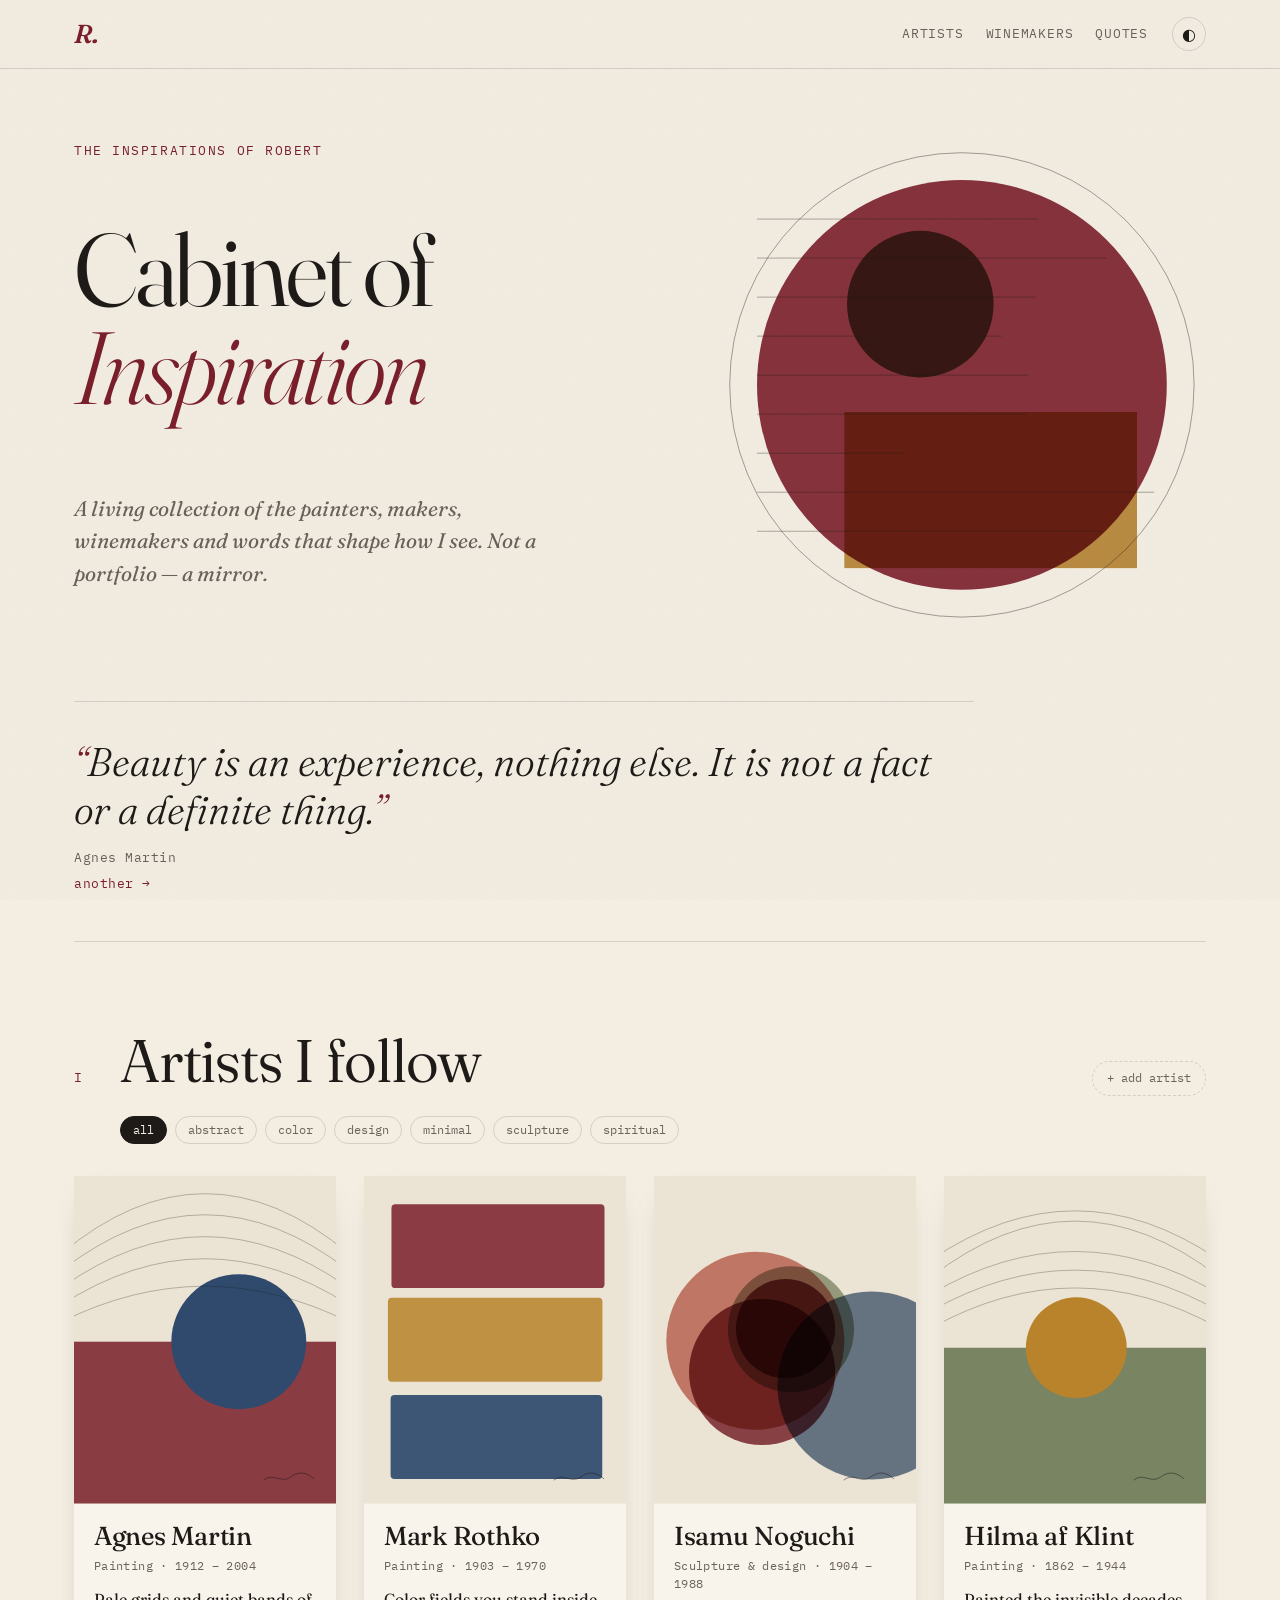
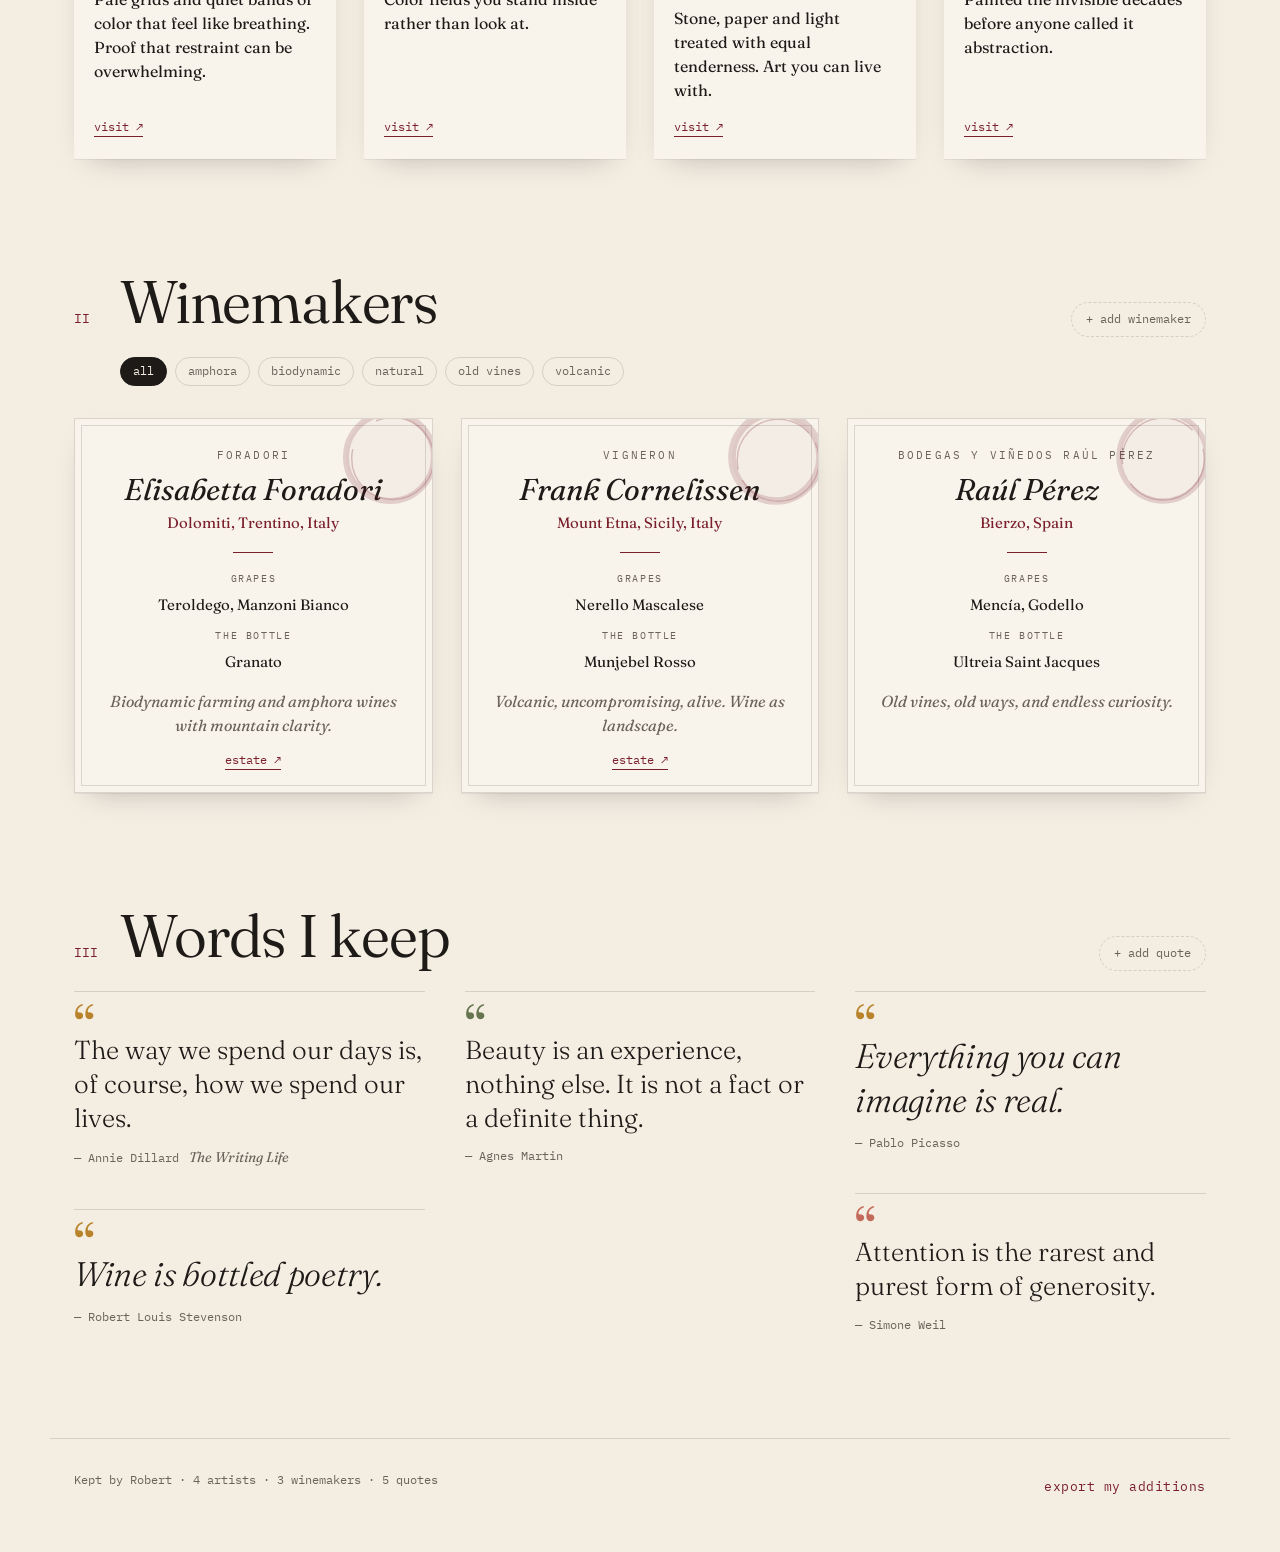
==== index.html @ 242f841d "Build personal inspiration site: artists, winemakers, quotes Static site (no build step). Content li" ====
<!doctype html>
<html lang="en">
<head>
  <meta charset="utf-8" />
  <meta name="viewport" content="width=device-width, initial-scale=1" />
  <title>Cabinet of Inspiration</title>
  <meta name="description" content="Artists, winemakers and words that inspire me." />
  <link rel="preconnect" href="https://fonts.googleapis.com" />
  <link rel="preconnect" href="https://fonts.gstatic.com" crossorigin />
  <link href="https://fonts.googleapis.com/css2?family=Fraunces:ital,opsz,wght@0,9..144,300..700;1,9..144,300..700&family=IBM+Plex+Mono:wght@400;500&display=swap" rel="stylesheet" />
  <link rel="stylesheet" href="styles.css" />
</head>
<body>
  <div class="grain" aria-hidden="true"></div>

  <header class="masthead">
    <nav class="nav" aria-label="Sections">
      <a class="brand" href="#top" id="brand">R.</a>
      <ul>
        <li><a href="#artists">Artists</a></li>
        <li><a href="#winemakers">Winemakers</a></li>
        <li><a href="#quotes">Quotes</a></li>
      </ul>
      <button class="icon-btn" id="theme-toggle" aria-label="Toggle dark mode" title="Toggle light / dark">◐</button>
    </nav>
  </header>

  <main id="top">
    <section class="hero">
      <p class="eyebrow" id="hero-owner"></p>
      <h1 id="hero-title"></h1>
      <p class="lede" id="hero-intro"></p>
      <div id="hero-art" aria-hidden="true" title="click to redraw"></div>
      <figure class="featured-quote" id="featured-quote">
        <blockquote></blockquote>
        <figcaption></figcaption>
        <button class="text-btn" id="another-quote">another →</button>
      </figure>
    </section>

    <section class="section" id="artists" aria-labelledby="artists-h">
      <header class="section-head">
        <span class="section-num">I</span>
        <h2 id="artists-h">Artists I follow</h2>
        <button class="add-btn" data-add="artists">+ add artist</button>
      </header>
      <div class="chips" data-chips="artists"></div>
      <div class="grid" data-list="artists"></div>
    </section>

    <section class="section" id="winemakers" aria-labelledby="winemakers-h">
      <header class="section-head">
        <span class="section-num">II</span>
        <h2 id="winemakers-h">Winemakers</h2>
        <button class="add-btn" data-add="winemakers">+ add winemaker</button>
      </header>
      <div class="chips" data-chips="winemakers"></div>
      <div class="cellar" data-list="winemakers"></div>
    </section>

    <section class="section" id="quotes" aria-labelledby="quotes-h">
      <header class="section-head">
        <span class="section-num">III</span>
        <h2 id="quotes-h">Words I keep</h2>
        <button class="add-btn" data-add="quotes">+ add quote</button>
      </header>
      <div class="quote-wall" data-list="quotes"></div>
    </section>
  </main>

  <footer class="footer">
    <p>Kept by <span id="footer-owner"></span> · <span id="footer-count"></span></p>
    <p class="footer-tools">
      <button class="text-btn" id="export-btn">export my additions</button>
    </p>
  </footer>

  <dialog id="add-dialog">
    <form method="dialog" id="add-form">
      <h3 id="add-title">Add</h3>
      <div id="add-fields"></div>
      <p class="hint">Saved in this browser. Use “export my additions” to make it permanent in <code>data.js</code>.</p>
      <menu>
        <button value="cancel" class="text-btn" formnovalidate>cancel</button>
        <button value="save" class="solid-btn" id="add-save">save</button>
      </menu>
    </form>
  </dialog>

  <dialog id="export-dialog">
    <form method="dialog">
      <h3>Your additions</h3>
      <p class="hint">Paste each block into the matching list in <code>data.js</code>, then commit. After that you can clear the browser copies.</p>
      <textarea id="export-text" readonly rows="14"></textarea>
      <menu>
        <button value="clear" class="text-btn" id="clear-local">clear browser copies</button>
        <button value="copy" class="text-btn" id="copy-export">copy</button>
        <button value="close" class="solid-btn">done</button>
      </menu>
    </form>
  </dialog>

  <script src="data.js"></script>
  <script src="app.js"></script>
</body>
</html>
---- styles.css ----
/* ── Palette ─────────────────────────────────────────────── */
:root {
  --paper: #f3ede2;
  --paper-2: #ebe3d4;
  --ink: #1d1a17;
  --muted: #6b625a;
  --line: rgba(29, 26, 23, 0.14);
  --wine: #7a1f2b;
  --ochre: #b8832a;
  --sage: #66744f;
  --indigo: #2f4a6d;
  --rose: #c46a5a;
  --card: #f8f4ec;
  --shadow: 0 1px 0 rgba(29, 26, 23, 0.06), 0 12px 30px -18px rgba(29, 26, 23, 0.35);

  --serif: "Fraunces", "Iowan Old Style", Georgia, serif;
  --mono: "IBM Plex Mono", ui-monospace, Menlo, monospace;
  color-scheme: light;
}

@media (prefers-color-scheme: dark) {
  :root:not([data-theme="light"]) {
    --paper: #14110f;
    --paper-2: #1c1815;
    --ink: #efe7da;
    --muted: #a39788;
    --line: rgba(239, 231, 218, 0.14);
    --wine: #d2687a;
    --ochre: #dcaa52;
    --sage: #9aab7e;
    --indigo: #8aa6cf;
    --rose: #e08c7a;
    --card: #1b1714;
    --shadow: 0 1px 0 rgba(0, 0, 0, 0.3), 0 16px 34px -20px rgba(0, 0, 0, 0.8);
    color-scheme: dark;
  }
}
:root[data-theme="dark"] {
  --paper: #14110f;
  --paper-2: #1c1815;
  --ink: #efe7da;
  --muted: #a39788;
  --line: rgba(239, 231, 218, 0.14);
  --wine: #d2687a;
  --ochre: #dcaa52;
  --sage: #9aab7e;
  --indigo: #8aa6cf;
  --rose: #e08c7a;
  --card: #1b1714;
  --shadow: 0 1px 0 rgba(0, 0, 0, 0.3), 0 16px 34px -20px rgba(0, 0, 0, 0.8);
  color-scheme: dark;
}

/* ── Base ────────────────────────────────────────────────── */
*,
*::before,
*::after { box-sizing: border-box; }

html { scroll-behavior: smooth; scroll-padding-top: 72px; }

body {
  margin: 0;
  background: var(--paper);
  color: var(--ink);
  font-family: var(--serif);
  font-size: 18px;
  line-height: 1.55;
  -webkit-font-smoothing: antialiased;
  overflow-x: hidden;
}

a { color: inherit; }
button { font: inherit; color: inherit; cursor: pointer; }

/* paper grain overlay */
.grain {
  position: fixed;
  inset: 0;
  pointer-events: none;
  z-index: 100;
  opacity: 0.07;
  mix-blend-mode: multiply;
  background-image: url("data:image/svg+xml;utf8,<svg xmlns='http://www.w3.org/2000/svg' width='160' height='160'><filter id='n'><feTurbulence type='fractalNoise' baseFrequency='.9' numOctaves='3' stitchTiles='stitch'/></filter><rect width='100%' height='100%' filter='url(%23n)'/></svg>");
}
:root[data-theme="dark"] .grain { mix-blend-mode: screen; opacity: 0.05; }
@media (prefers-color-scheme: dark) {
  :root:not([data-theme="light"]) .grain { mix-blend-mode: screen; opacity: 0.05; }
}

/* ── Nav ─────────────────────────────────────────────────── */
.masthead {
  position: sticky;
  top: 0;
  z-index: 50;
  background: color-mix(in srgb, var(--paper) 86%, transparent);
  backdrop-filter: blur(8px);
  border-bottom: 1px solid var(--line);
}
.nav {
  max-width: 1180px;
  margin: 0 auto;
  padding: 14px 24px;
  display: flex;
  align-items: center;
  gap: 24px;
}
.brand {
  font-size: 26px;
  font-style: italic;
  font-weight: 600;
  text-decoration: none;
  color: var(--wine);
}
.nav ul {
  list-style: none;
  display: flex;
  gap: 22px;
  margin: 0 0 0 auto;
  padding: 0;
  font-family: var(--mono);
  font-size: 13px;
  letter-spacing: 0.06em;
  text-transform: uppercase;
}
.nav ul a { text-decoration: none; color: var(--muted); transition: color 0.2s; }
.nav ul a:hover { color: var(--ink); }
.icon-btn {
  background: none;
  border: 1px solid var(--line);
  border-radius: 50%;
  width: 34px;
  height: 34px;
  font-size: 16px;
  line-height: 1;
}

/* ── Hero ────────────────────────────────────────────────── */
main { max-width: 1180px; margin: 0 auto; padding: 0 24px; }

.hero {
  position: relative;
  display: grid;
  grid-template-columns: 1.1fr 0.9fr;
  grid-template-areas:
    "eyebrow art"
    "title art"
    "lede art"
    "quote quote";
  column-gap: 48px;
  padding: 72px 0 40px;
  border-bottom: 1px solid var(--line);
}
.eyebrow {
  grid-area: eyebrow;
  font-family: var(--mono);
  font-size: 13px;
  letter-spacing: 0.12em;
  text-transform: uppercase;
  color: var(--wine);
  margin: 0 0 12px;
}
.hero h1 {
  grid-area: title;
  font-size: clamp(48px, 8vw, 104px);
  line-height: 0.95;
  font-weight: 350;
  letter-spacing: -0.03em;
  margin: 0;
  font-variation-settings: "opsz" 144;
}
.hero h1 em { color: var(--wine); font-weight: 300; }
.lede {
  grid-area: lede;
  font-size: 21px;
  max-width: 34ch;
  color: var(--muted);
  font-style: italic;
  margin: 28px 0 0;
}
#hero-art {
  grid-area: art;
  width: 100%;
  aspect-ratio: 1;
  align-self: center;
}
.featured-quote {
  grid-area: quote;
  margin: 64px 0 0;
  padding: 36px 0 0;
  border-top: 1px solid var(--line);
  max-width: 900px;
}
.featured-quote blockquote {
  margin: 0;
  font-size: clamp(26px, 3.4vw, 40px);
  line-height: 1.2;
  font-weight: 300;
  font-style: italic;
  transition: opacity 0.35s;
}
.featured-quote blockquote::before { content: "“"; color: var(--wine); }
.featured-quote blockquote::after { content: "”"; color: var(--wine); }
.featured-quote figcaption {
  margin-top: 14px;
  font-family: var(--mono);
  font-size: 13px;
  color: var(--muted);
  letter-spacing: 0.04em;
}
.featured-quote.fading blockquote,
.featured-quote.fading figcaption { opacity: 0; }

/* ── Buttons ─────────────────────────────────────────────── */
.text-btn {
  background: none;
  border: none;
  padding: 6px 0;
  font-family: var(--mono);
  font-size: 13px;
  color: var(--wine);
  letter-spacing: 0.04em;
  border-bottom: 1px solid transparent;
}
.text-btn:hover { border-bottom-color: currentColor; }
.solid-btn {
  background: var(--ink);
  color: var(--paper);
  border: none;
  border-radius: 999px;
  padding: 9px 20px;
  font-family: var(--mono);
  font-size: 13px;
}
.add-btn {
  margin-left: auto;
  background: none;
  border: 1px dashed var(--line);
  border-radius: 999px;
  padding: 7px 14px;
  font-family: var(--mono);
  font-size: 12px;
  color: var(--muted);
  transition: all 0.2s;
}
.add-btn:hover { color: var(--wine); border-color: var(--wine); border-style: solid; }

/* ── Sections ────────────────────────────────────────────── */
.section { padding: 88px 0 24px; }
.section-head {
  display: flex;
  align-items: baseline;
  gap: 18px;
  flex-wrap: wrap;
  margin-bottom: 20px;
}
.section-num {
  font-family: var(--mono);
  font-size: 13px;
  color: var(--wine);
  min-width: 28px;
}
.section h2 {
  font-size: clamp(36px, 5vw, 60px);
  font-weight: 350;
  letter-spacing: -0.02em;
  line-height: 1;
  margin: 0;
}

.chips { display: flex; gap: 8px; flex-wrap: wrap; margin: 0 0 32px 46px; }
.chip {
  background: none;
  border: 1px solid var(--line);
  border-radius: 999px;
  padding: 4px 12px;
  font-family: var(--mono);
  font-size: 12px;
  color: var(--muted);
}
.chip[aria-pressed="true"] { background: var(--ink); color: var(--paper); border-color: var(--ink); }

/* ── Artists: gallery grid ───────────────────────────────── */
.grid {
  display: grid;
  grid-template-columns: repeat(auto-fill, minmax(260px, 1fr));
  gap: 28px;
}
.artist {
  position: relative;
  background: var(--card);
  box-shadow: var(--shadow);
  display: flex;
  flex-direction: column;
  transition: transform 0.35s cubic-bezier(.2,.7,.2,1);
}
.artist:hover { transform: translateY(-4px) rotate(-0.4deg); }
.artist:nth-child(even):hover { transform: translateY(-4px) rotate(0.4deg); }
.artist .art { display: block; width: 100%; aspect-ratio: 4 / 5; }
.artist .body { padding: 18px 20px 22px; display: flex; flex-direction: column; gap: 6px; flex: 1; }
.artist h3 { margin: 0; font-size: 26px; font-weight: 450; line-height: 1.1; letter-spacing: -0.01em; }
.meta {
  font-family: var(--mono);
  font-size: 12px;
  color: var(--muted);
  letter-spacing: 0.03em;
}
.why { margin: 6px 0 0; font-size: 16px; line-height: 1.5; }
.card-foot { margin-top: auto; padding-top: 10px; display: flex; gap: 14px; align-items: center; }
.card-foot a {
  font-family: var(--mono);
  font-size: 12px;
  color: var(--wine);
  text-decoration: none;
  border-bottom: 1px solid currentColor;
}
.local-badge {
  font-family: var(--mono);
  font-size: 11px;
  color: var(--ochre);
}
.remove {
  margin-left: auto;
  background: none;
  border: none;
  font-family: var(--mono);
  font-size: 11px;
  color: var(--muted);
  opacity: 0.6;
}
.remove:hover { opacity: 1; color: var(--wine); }

/* ── Winemakers: wine-label cellar ───────────────────────── */
.cellar {
  display: grid;
  grid-template-columns: repeat(auto-fill, minmax(300px, 1fr));
  gap: 28px;
}
.label {
  position: relative;
  background: var(--card);
  box-shadow: var(--shadow);
  padding: 28px 26px 22px;
  display: flex;
  flex-direction: column;
  gap: 4px;
  text-align: center;
  border: 1px solid var(--line);
  outline: 1px solid var(--line);
  outline-offset: -8px;
  overflow: hidden;
}
.label .stain {
  position: absolute;
  width: 120px;
  height: 120px;
  right: -18px;
  top: -22px;
  pointer-events: none;
  opacity: 0.5;
}
.label .estate {
  font-family: var(--mono);
  font-size: 11px;
  letter-spacing: 0.2em;
  text-transform: uppercase;
  color: var(--muted);
}
.label h3 {
  margin: 6px 0 2px;
  font-size: 30px;
  font-weight: 400;
  font-style: italic;
  line-height: 1.05;
}
.label .region { font-size: 15px; color: var(--wine); }
.label .rule {
  width: 40px;
  height: 1px;
  background: var(--wine);
  margin: 14px auto;
}
.label dl { margin: 0; display: grid; gap: 6px; font-size: 15px; }
.label dt {
  font-family: var(--mono);
  font-size: 10px;
  letter-spacing: 0.16em;
  text-transform: uppercase;
  color: var(--muted);
}
.label dd { margin: 0 0 6px; }
.label .why { font-style: italic; color: var(--muted); }
.label .card-foot { justify-content: center; }

/* ── Quotes: typographic wall ────────────────────────────── */
.quote-wall { columns: 3 280px; column-gap: 40px; }
.quote {
  break-inside: avoid;
  margin: 0 0 40px;
  padding-top: 18px;
  border-top: 1px solid var(--line);
}
.quote blockquote { margin: 0; font-weight: 300; line-height: 1.3; }
.quote.s blockquote { font-size: 20px; }
.quote.m blockquote { font-size: 26px; }
.quote.l blockquote { font-size: 34px; font-style: italic; letter-spacing: -0.01em; }
.quote .mark {
  display: block;
  font-size: 56px;
  line-height: 0.6;
  height: 24px;
  color: var(--accent, var(--wine));
}
.quote figcaption {
  margin-top: 12px;
  font-family: var(--mono);
  font-size: 12px;
  color: var(--muted);
  display: flex;
  gap: 10px;
  align-items: center;
  flex-wrap: wrap;
}
.quote figcaption cite { font-style: italic; font-family: var(--serif); font-size: 14px; }

.empty { color: var(--muted); font-style: italic; }

/* ── Footer ──────────────────────────────────────────────── */
.footer {
  max-width: 1180px;
  margin: 80px auto 0;
  padding: 32px 24px 48px;
  border-top: 1px solid var(--line);
  display: flex;
  justify-content: space-between;
  flex-wrap: wrap;
  gap: 12px;
  font-family: var(--mono);
  font-size: 12px;
  color: var(--muted);
}
.footer p { margin: 0; }

/* ── Dialogs ─────────────────────────────────────────────── */
dialog {
  border: 1px solid var(--line);
  background: var(--paper);
  color: var(--ink);
  padding: 28px;
  width: min(520px, calc(100vw - 32px));
  box-shadow: 0 30px 80px -30px rgba(0, 0, 0, 0.5);
}
dialog::backdrop { background: rgba(20, 17, 15, 0.45); backdrop-filter: blur(3px); }
dialog h3 { margin: 0 0 18px; font-weight: 400; font-size: 28px; }
dialog label {
  display: block;
  font-family: var(--mono);
  font-size: 11px;
  letter-spacing: 0.1em;
  text-transform: uppercase;
  color: var(--muted);
  margin-bottom: 14px;
}
dialog input,
dialog textarea {
  display: block;
  width: 100%;
  margin-top: 6px;
  padding: 9px 11px;
  font-family: var(--serif);
  font-size: 17px;
  text-transform: none;
  letter-spacing: 0;
  color: var(--ink);
  background: var(--card);
  border: 1px solid var(--line);
  border-radius: 2px;
}
dialog textarea { resize: vertical; }
#export-text { font-family: var(--mono); font-size: 12px; }
dialog input:focus,
dialog textarea:focus { outline: 2px solid var(--wine); outline-offset: 1px; }
.hint { font-size: 14px; color: var(--muted); font-style: italic; }
.hint code { font-style: normal; font-size: 12px; }
dialog menu { display: flex; justify-content: flex-end; gap: 18px; align-items: center; padding: 0; margin: 20px 0 0; }

/* ── Reveal on scroll ────────────────────────────────────── */
.reveal { opacity: 0; transform: translateY(18px); transition: opacity 0.7s ease, transform 0.7s ease; }
.reveal.in { opacity: 1; transform: none; }

@media (prefers-reduced-motion: reduce) {
  html { scroll-behavior: auto; }
  .reveal { opacity: 1; transform: none; transition: none; }
  .artist, .artist:hover { transition: none; transform: none; }
}

/* ── Small screens ───────────────────────────────────────── */
@media (max-width: 760px) {
  body { font-size: 17px; }
  .nav { padding: 12px 16px; gap: 14px; }
  .nav ul { gap: 14px; font-size: 11px; }
  main { padding: 0 16px; }
  .hero {
    grid-template-columns: 1fr;
    grid-template-areas: "art" "eyebrow" "title" "lede" "quote";
    padding-top: 32px;
  }
  #hero-art { max-width: 320px; justify-self: center; margin-bottom: 20px; }
  .chips { margin-left: 0; }
  .section { padding-top: 64px; }
  .add-btn { margin-left: 0; }
  .footer { padding: 28px 16px 40px; }
}
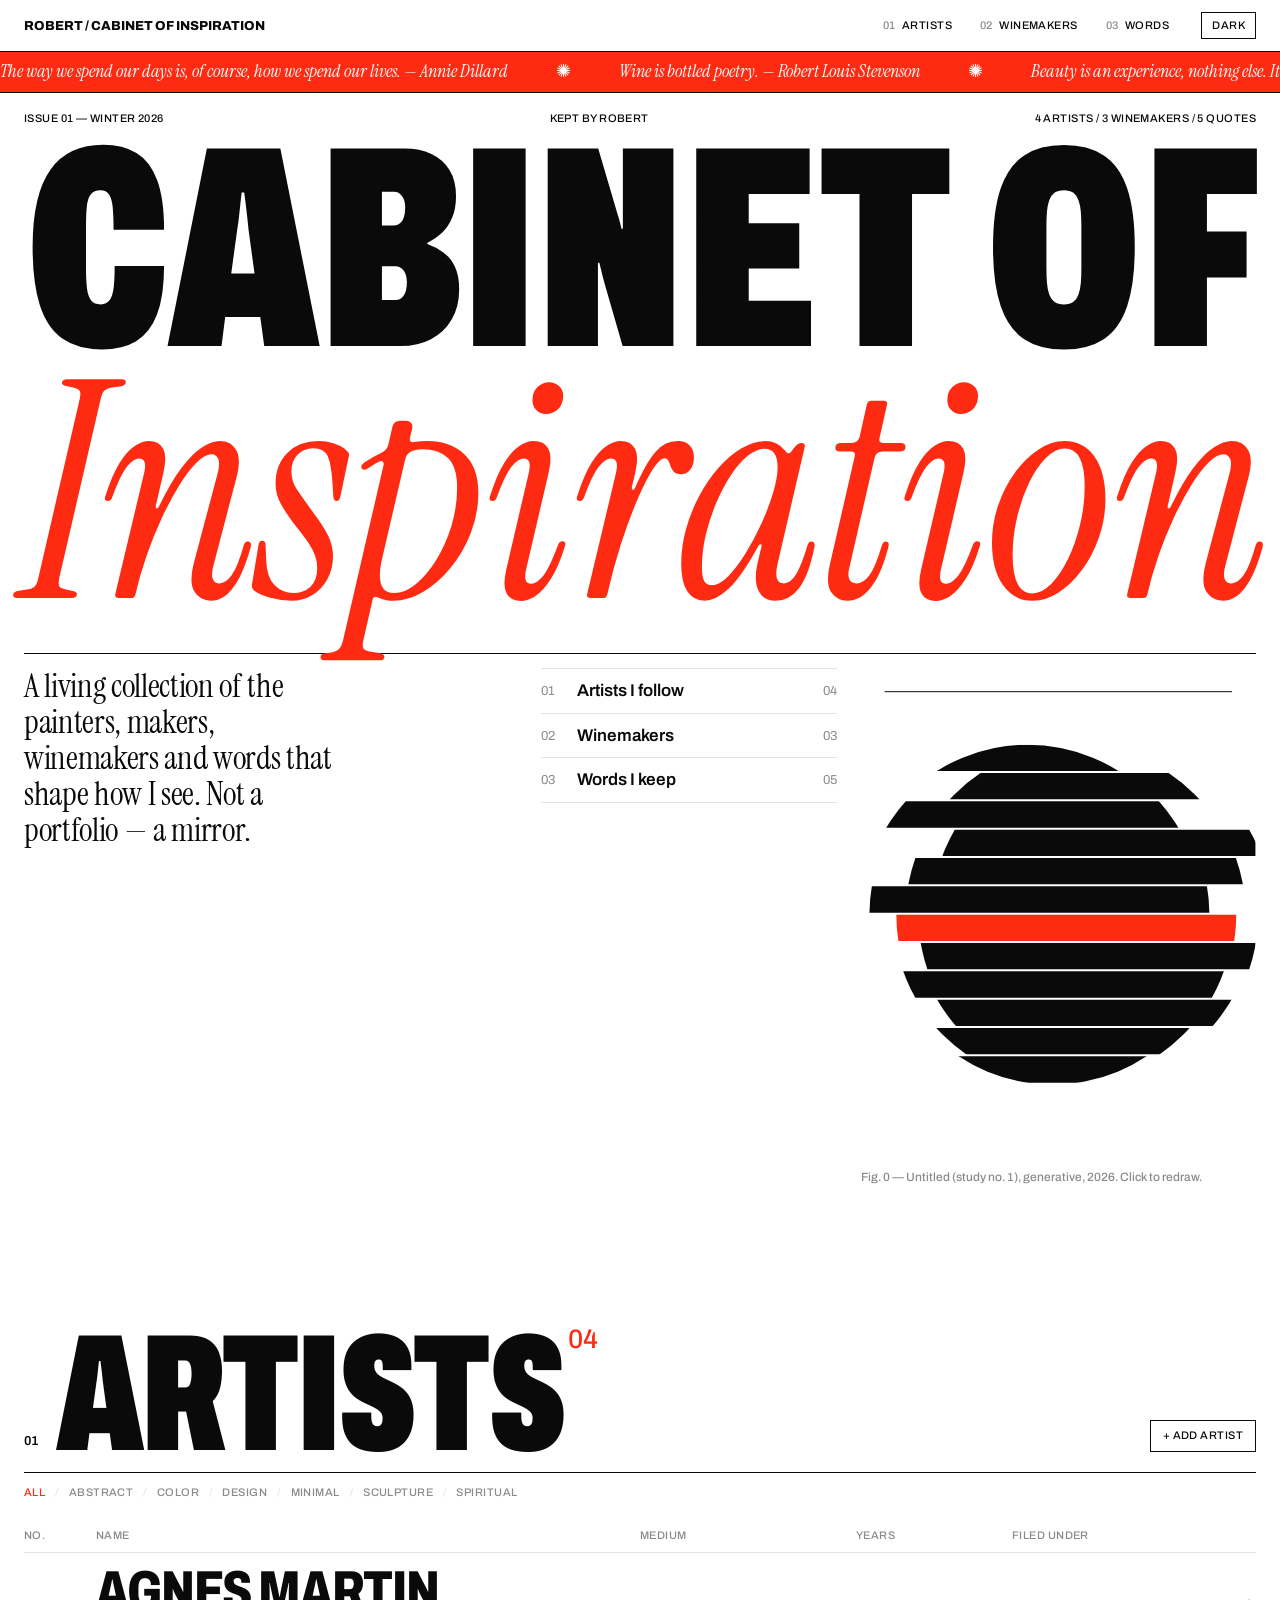
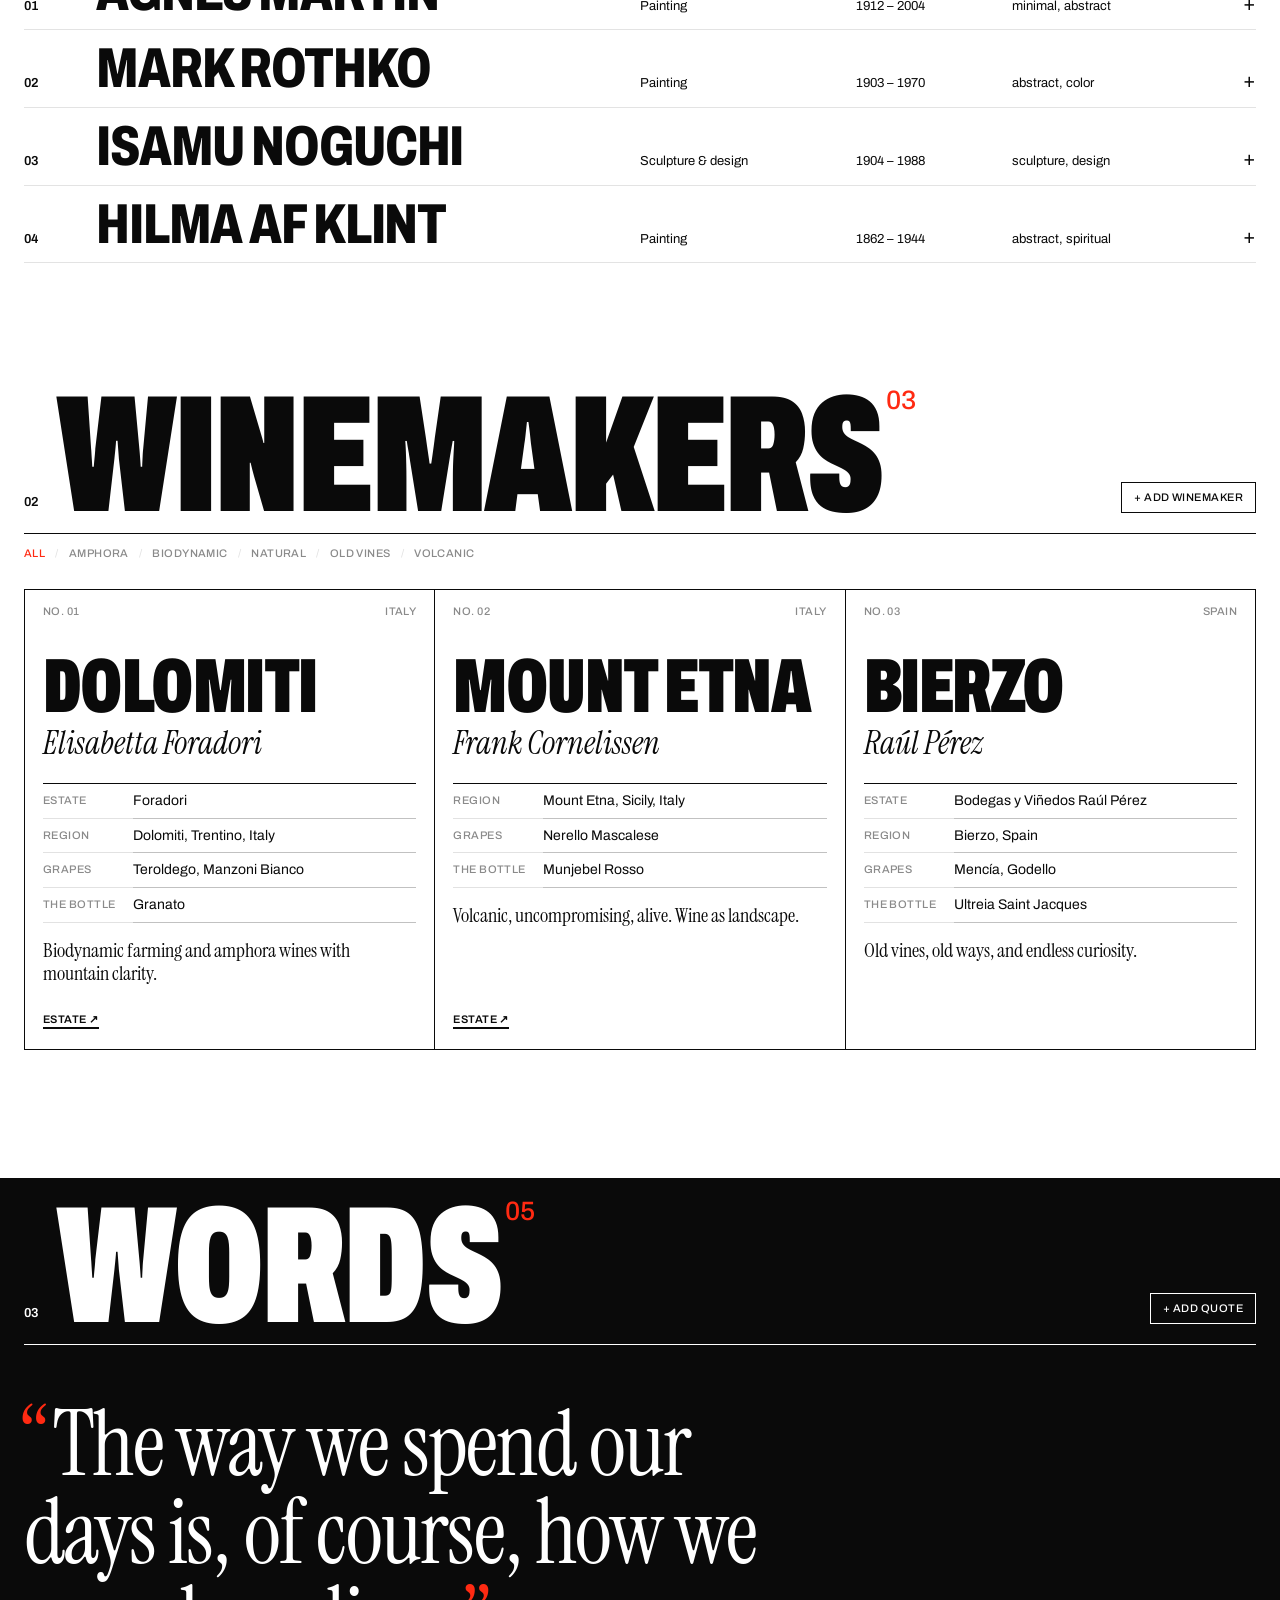
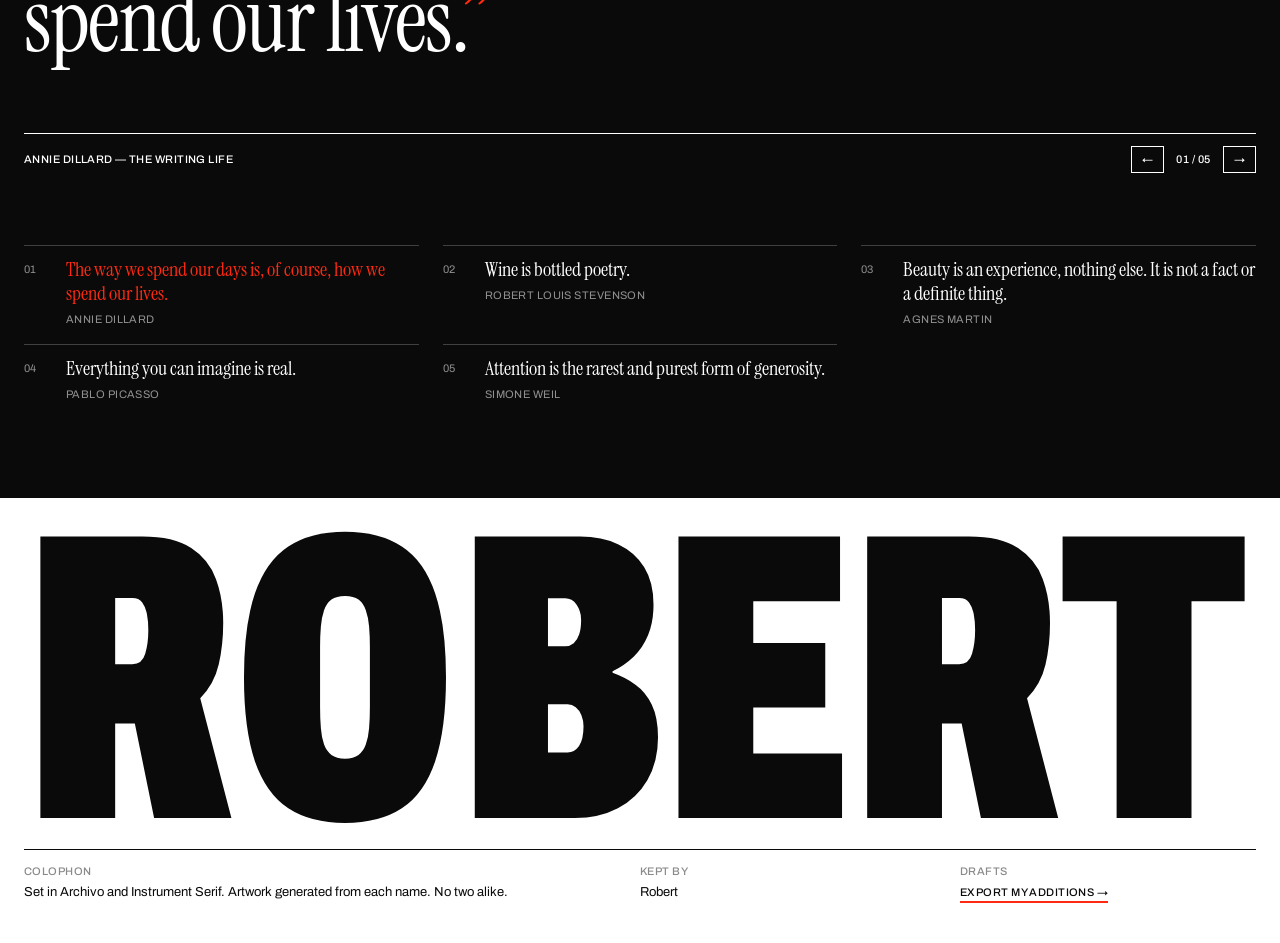
==== commit 0ca6face: "Redesign as a contemporary art-magazine layout Stark white page, fitted condensed Archivo wordmarks," ====
--- a/index.html
+++ b/index.html
@@ -7,82 +7,109 @@
   <meta name="description" content="Artists, winemakers and words that inspire me." />
   <link rel="preconnect" href="https://fonts.googleapis.com" />
   <link rel="preconnect" href="https://fonts.gstatic.com" crossorigin />
-  <link href="https://fonts.googleapis.com/css2?family=Fraunces:ital,opsz,wght@0,9..144,300..700;1,9..144,300..700&family=IBM+Plex+Mono:wght@400;500&display=swap" rel="stylesheet" />
+  <link href="https://fonts.googleapis.com/css2?family=Archivo:ital,wdth,wght@0,62..125,100..900;1,62..125,100..900&family=Instrument+Serif:ital@0;1&display=swap" rel="stylesheet" />
   <link rel="stylesheet" href="styles.css" />
 </head>
 <body>
-  <div class="grain" aria-hidden="true"></div>
-
-  <header class="masthead">
-    <nav class="nav" aria-label="Sections">
-      <a class="brand" href="#top" id="brand">R.</a>
-      <ul>
-        <li><a href="#artists">Artists</a></li>
-        <li><a href="#winemakers">Winemakers</a></li>
-        <li><a href="#quotes">Quotes</a></li>
-      </ul>
-      <button class="icon-btn" id="theme-toggle" aria-label="Toggle dark mode" title="Toggle light / dark">◐</button>
+  <header class="bar">
+    <a class="bar-brand" href="#top" id="brand"></a>
+    <nav aria-label="Sections">
+      <a href="#artists"><span>01</span> Artists</a>
+      <a href="#winemakers"><span>02</span> Winemakers</a>
+      <a href="#quotes"><span>03</span> Words</a>
     </nav>
+    <button class="bar-btn" id="theme-toggle">Dark</button>
   </header>
 
+  <div class="ticker" aria-hidden="true"><div class="ticker-track" id="ticker"></div></div>
+
   <main id="top">
-    <section class="hero">
-      <p class="eyebrow" id="hero-owner"></p>
-      <h1 id="hero-title"></h1>
-      <p class="lede" id="hero-intro"></p>
-      <div id="hero-art" aria-hidden="true" title="click to redraw"></div>
-      <figure class="featured-quote" id="featured-quote">
-        <blockquote></blockquote>
-        <figcaption></figcaption>
-        <button class="text-btn" id="another-quote">another →</button>
-      </figure>
+    <section class="cover wrap">
+      <div class="cover-meta">
+        <span id="issue"></span>
+        <span id="kept-by"></span>
+        <span id="counts"></span>
+      </div>
+      <h1 class="wordmark" id="wordmark"></h1>
+      <div class="cover-grid">
+        <p class="cover-intro" id="intro"></p>
+        <ol class="contents">
+          <li><a href="#artists"><span class="n">01</span><span class="t">Artists I follow</span><span class="c" data-count="artists"></span></a></li>
+          <li><a href="#winemakers"><span class="n">02</span><span class="t">Winemakers</span><span class="c" data-count="winemakers"></span></a></li>
+          <li><a href="#quotes"><span class="n">03</span><span class="t">Words I keep</span><span class="c" data-count="quotes"></span></a></li>
+        </ol>
+        <figure class="cover-art">
+          <div id="cover-art" title="Click to redraw"></div>
+          <figcaption>Fig. 0 — <span id="cover-caption">Untitled (study)</span>, generative, <span id="cover-year"></span>. Click to redraw.</figcaption>
+        </figure>
+      </div>
     </section>
 
-    <section class="section" id="artists" aria-labelledby="artists-h">
+    <section class="section wrap" id="artists" aria-labelledby="artists-h">
       <header class="section-head">
-        <span class="section-num">I</span>
-        <h2 id="artists-h">Artists I follow</h2>
-        <button class="add-btn" data-add="artists">+ add artist</button>
+        <span class="section-no">01</span>
+        <h2 id="artists-h">Artists<sup data-count="artists"></sup></h2>
+        <button class="add-btn" data-add="artists">+ Add artist</button>
       </header>
-      <div class="chips" data-chips="artists"></div>
-      <div class="grid" data-list="artists"></div>
+      <div class="filters" data-chips="artists"></div>
+      <div class="index-head" aria-hidden="true">
+        <span>No.</span><span>Name</span><span>Medium</span><span>Years</span><span>Filed under</span>
+      </div>
+      <ol class="index" data-list="artists"></ol>
     </section>
 
-    <section class="section" id="winemakers" aria-labelledby="winemakers-h">
+    <section class="section wrap" id="winemakers" aria-labelledby="winemakers-h">
       <header class="section-head">
-        <span class="section-num">II</span>
-        <h2 id="winemakers-h">Winemakers</h2>
-        <button class="add-btn" data-add="winemakers">+ add winemaker</button>
+        <span class="section-no">02</span>
+        <h2 id="winemakers-h">Winemakers<sup data-count="winemakers"></sup></h2>
+        <button class="add-btn" data-add="winemakers">+ Add winemaker</button>
       </header>
-      <div class="chips" data-chips="winemakers"></div>
+      <div class="filters" data-chips="winemakers"></div>
       <div class="cellar" data-list="winemakers"></div>
     </section>
 
-    <section class="section" id="quotes" aria-labelledby="quotes-h">
-      <header class="section-head">
-        <span class="section-num">III</span>
-        <h2 id="quotes-h">Words I keep</h2>
-        <button class="add-btn" data-add="quotes">+ add quote</button>
-      </header>
-      <div class="quote-wall" data-list="quotes"></div>
+    <section class="section words" id="quotes" aria-labelledby="quotes-h">
+      <div class="wrap">
+        <header class="section-head">
+          <span class="section-no">03</span>
+          <h2 id="quotes-h">Words<sup data-count="quotes"></sup></h2>
+          <button class="add-btn" data-add="quotes">+ Add quote</button>
+        </header>
+        <figure class="stage" id="stage">
+          <blockquote id="stage-text"></blockquote>
+          <figcaption>
+            <span id="stage-author"></span>
+            <span class="stage-nav">
+              <button class="bar-btn" id="prev-quote" aria-label="Previous quote">←</button>
+              <span id="stage-count"></span>
+              <button class="bar-btn" id="next-quote" aria-label="Next quote">→</button>
+            </span>
+          </figcaption>
+        </figure>
+        <ol class="quote-list" data-list="quotes"></ol>
+      </div>
     </section>
   </main>
 
-  <footer class="footer">
-    <p>Kept by <span id="footer-owner"></span> · <span id="footer-count"></span></p>
-    <p class="footer-tools">
-      <button class="text-btn" id="export-btn">export my additions</button>
-    </p>
+  <footer class="colophon wrap">
+    <div class="colophon-mark" id="colophon-mark"></div>
+    <div class="colophon-cols">
+      <p><b>Colophon</b><br />Set in Archivo and Instrument Serif. Artwork generated from each name. No two alike.</p>
+      <p><b>Kept by</b><br /><span id="footer-owner"></span></p>
+      <p><b>Drafts</b><br /><button class="text-btn" id="export-btn">Export my additions →</button></p>
+    </div>
   </footer>
+
+  <div class="peek" id="peek" aria-hidden="true"></div>
 
   <dialog id="add-dialog">
     <form method="dialog" id="add-form">
       <h3 id="add-title">Add</h3>
       <div id="add-fields"></div>
-      <p class="hint">Saved in this browser. Use “export my additions” to make it permanent in <code>data.js</code>.</p>
+      <p class="hint">Saved in this browser as a draft. Use “Export my additions” to make it permanent in <code>data.js</code>.</p>
       <menu>
-        <button value="cancel" class="text-btn" formnovalidate>cancel</button>
-        <button value="save" class="solid-btn" id="add-save">save</button>
+        <button value="cancel" class="text-btn" formnovalidate>Cancel</button>
+        <button value="save" class="solid-btn" id="add-save">Save</button>
       </menu>
     </form>
   </dialog>
@@ -93,9 +120,9 @@
       <p class="hint">Paste each block into the matching list in <code>data.js</code>, then commit. After that you can clear the browser copies.</p>
       <textarea id="export-text" readonly rows="14"></textarea>
       <menu>
-        <button value="clear" class="text-btn" id="clear-local">clear browser copies</button>
-        <button value="copy" class="text-btn" id="copy-export">copy</button>
-        <button value="close" class="solid-btn">done</button>
+        <button value="clear" class="text-btn" id="clear-local">Clear browser copies</button>
+        <button value="copy" class="text-btn" id="copy-export">Copy</button>
+        <button value="close" class="solid-btn">Done</button>
       </menu>
     </form>
   </dialog>
--- a/styles.css
+++ b/styles.css
@@ -1,512 +1,554 @@
-/* ── Palette ─────────────────────────────────────────────── */
+/* ── Tokens ──────────────────────────────────────────────── */
 :root {
-  --paper: #f3ede2;
-  --paper-2: #ebe3d4;
-  --ink: #1d1a17;
-  --muted: #6b625a;
-  --line: rgba(29, 26, 23, 0.14);
-  --wine: #7a1f2b;
-  --ochre: #b8832a;
-  --sage: #66744f;
-  --indigo: #2f4a6d;
-  --rose: #c46a5a;
-  --card: #f8f4ec;
-  --shadow: 0 1px 0 rgba(29, 26, 23, 0.06), 0 12px 30px -18px rgba(29, 26, 23, 0.35);
-
-  --serif: "Fraunces", "Iowan Old Style", Georgia, serif;
-  --mono: "IBM Plex Mono", ui-monospace, Menlo, monospace;
+  --paper: #ffffff;
+  --ink: #0a0a0a;
+  --grey: #8a8a8a;
+  --rule: #0a0a0a;
+  --hair: #e3e3e3;
+  --signal: #ff2a12;      /* the one colour */
+  --on-signal: #ffffff;
+
+  --sans: "Archivo", "Helvetica Neue", Helvetica, "Arial Narrow", Arial, sans-serif;
+  --serif: "Instrument Serif", "Times New Roman", serif;
+  --gutter: 24px;
   color-scheme: light;
 }
-
 @media (prefers-color-scheme: dark) {
   :root:not([data-theme="light"]) {
-    --paper: #14110f;
-    --paper-2: #1c1815;
-    --ink: #efe7da;
-    --muted: #a39788;
-    --line: rgba(239, 231, 218, 0.14);
-    --wine: #d2687a;
-    --ochre: #dcaa52;
-    --sage: #9aab7e;
-    --indigo: #8aa6cf;
-    --rose: #e08c7a;
-    --card: #1b1714;
-    --shadow: 0 1px 0 rgba(0, 0, 0, 0.3), 0 16px 34px -20px rgba(0, 0, 0, 0.8);
+    --paper: #0b0b0b;
+    --ink: #f1f1ef;
+    --grey: #8c8c8c;
+    --rule: #f1f1ef;
+    --hair: #262626;
+    --signal: #ff4a2e;
+    --on-signal: #0b0b0b;
     color-scheme: dark;
   }
 }
 :root[data-theme="dark"] {
-  --paper: #14110f;
-  --paper-2: #1c1815;
-  --ink: #efe7da;
-  --muted: #a39788;
-  --line: rgba(239, 231, 218, 0.14);
-  --wine: #d2687a;
-  --ochre: #dcaa52;
-  --sage: #9aab7e;
-  --indigo: #8aa6cf;
-  --rose: #e08c7a;
-  --card: #1b1714;
-  --shadow: 0 1px 0 rgba(0, 0, 0, 0.3), 0 16px 34px -20px rgba(0, 0, 0, 0.8);
+  --paper: #0b0b0b;
+  --ink: #f1f1ef;
+  --grey: #8c8c8c;
+  --rule: #f1f1ef;
+  --hair: #262626;
+  --signal: #ff4a2e;
+  --on-signal: #0b0b0b;
   color-scheme: dark;
 }
 
 /* ── Base ────────────────────────────────────────────────── */
-*,
-*::before,
-*::after { box-sizing: border-box; }
-
-html { scroll-behavior: smooth; scroll-padding-top: 72px; }
-
+*, *::before, *::after { box-sizing: border-box; }
+html { scroll-behavior: smooth; scroll-padding-top: 90px; }
 body {
   margin: 0;
   background: var(--paper);
   color: var(--ink);
-  font-family: var(--serif);
-  font-size: 18px;
-  line-height: 1.55;
+  font-family: var(--sans);
+  font-size: 15px;
+  line-height: 1.4;
   -webkit-font-smoothing: antialiased;
   overflow-x: hidden;
 }
-
 a { color: inherit; }
 button { font: inherit; color: inherit; cursor: pointer; }
-
-/* paper grain overlay */
-.grain {
-  position: fixed;
-  inset: 0;
-  pointer-events: none;
-  z-index: 100;
-  opacity: 0.07;
-  mix-blend-mode: multiply;
-  background-image: url("data:image/svg+xml;utf8,<svg xmlns='http://www.w3.org/2000/svg' width='160' height='160'><filter id='n'><feTurbulence type='fractalNoise' baseFrequency='.9' numOctaves='3' stitchTiles='stitch'/></filter><rect width='100%' height='100%' filter='url(%23n)'/></svg>");
-}
-:root[data-theme="dark"] .grain { mix-blend-mode: screen; opacity: 0.05; }
-@media (prefers-color-scheme: dark) {
-  :root:not([data-theme="light"]) .grain { mix-blend-mode: screen; opacity: 0.05; }
-}
-
-/* ── Nav ─────────────────────────────────────────────────── */
-.masthead {
+::selection { background: var(--signal); color: var(--on-signal); }
+
+.wrap { max-width: 1440px; margin: 0 auto; padding: 0 var(--gutter); }
+
+/* small caps-style label used everywhere */
+.label, .cover-meta, .bar, .index-head, .filters, .spec dt, .add-btn,
+.text-btn, .solid-btn, .bar-btn, .colophon b, .cover-art figcaption {
+  font-family: var(--sans);
+  font-size: 11px;
+  font-weight: 500;
+  letter-spacing: 0.04em;
+  text-transform: uppercase;
+}
+
+/* ── Top bar ─────────────────────────────────────────────── */
+.bar {
   position: sticky;
   top: 0;
   z-index: 50;
-  background: color-mix(in srgb, var(--paper) 86%, transparent);
-  backdrop-filter: blur(8px);
-  border-bottom: 1px solid var(--line);
-}
-.nav {
-  max-width: 1180px;
-  margin: 0 auto;
-  padding: 14px 24px;
   display: flex;
   align-items: center;
-  gap: 24px;
-}
-.brand {
-  font-size: 26px;
+  gap: 32px;
+  padding: 12px var(--gutter);
+  background: var(--paper);
+  border-bottom: 1px solid var(--rule);
+}
+.bar-brand { font-weight: 800; text-decoration: none; font-size: 13px; letter-spacing: 0; }
+.bar nav { display: flex; gap: 28px; margin-left: auto; }
+.bar nav a { text-decoration: none; }
+.bar nav a span { color: var(--grey); margin-right: 4px; }
+.bar nav a:hover { color: var(--signal); }
+.bar-btn {
+  background: none;
+  border: 1px solid var(--rule);
+  padding: 5px 10px;
+  border-radius: 0;
+}
+.bar-btn:hover { background: var(--ink); color: var(--paper); }
+
+/* ── Ticker ──────────────────────────────────────────────── */
+.ticker {
+  overflow: hidden;
+  background: var(--signal);
+  color: var(--on-signal);
+  border-bottom: 1px solid var(--rule);
+  white-space: nowrap;
+}
+.ticker-track {
+  display: inline-flex;
+  padding: 7px 0;
+  font-family: var(--serif);
   font-style: italic;
+  font-size: 18px;
+  animation: tick var(--tick-dur, 80s) linear infinite;
+}
+.ticker:hover .ticker-track { animation-play-state: paused; }
+.ticker-track span { padding-right: 48px; }
+.ticker-track span::after { content: "✺"; font-style: normal; margin-left: 48px; }
+@keyframes tick { to { transform: translateX(-50%); } }
+
+/* ── Cover ───────────────────────────────────────────────── */
+.cover { padding-top: 18px; padding-bottom: 48px; }
+.cover-meta {
+  display: flex;
+  justify-content: space-between;
+  gap: 16px;
+  flex-wrap: wrap;
+  padding-bottom: 10px;
+}
+.wordmark {
+  margin: 0;
+  font-weight: 900;
+  font-stretch: 62%;
+  line-height: 0.8;
+  letter-spacing: -0.02em;
+  text-transform: uppercase;
+}
+.wordmark .line { display: block; white-space: nowrap; }
+.wordmark .line + .line { margin-top: 0.04em; }
+.wordmark .serif {
+  font-family: var(--serif);
+  font-weight: 400;
+  font-style: italic;
+  text-transform: none;
+  letter-spacing: -0.035em;
+  line-height: 0.85;
+  color: var(--signal);
+}
+
+.cover-grid {
+  display: grid;
+  grid-template-columns: 5fr 3fr 4fr;
+  gap: var(--gutter);
+  margin-top: 28px;
+  padding-top: 14px;
+  border-top: 1px solid var(--rule);
+}
+.cover-intro {
+  margin: 0;
+  font-family: var(--serif);
+  font-size: clamp(26px, 2.6vw, 40px);
+  line-height: 1.08;
+  letter-spacing: -0.01em;
+  max-width: 22ch;
+}
+.contents { list-style: none; margin: 0; padding: 0; }
+.contents a {
+  display: grid;
+  grid-template-columns: 28px 1fr auto;
+  gap: 8px;
+  padding: 10px 0;
+  border-bottom: 1px solid var(--hair);
+  text-decoration: none;
   font-weight: 600;
-  text-decoration: none;
-  color: var(--wine);
-}
-.nav ul {
-  list-style: none;
-  display: flex;
-  gap: 22px;
-  margin: 0 0 0 auto;
-  padding: 0;
-  font-family: var(--mono);
-  font-size: 13px;
-  letter-spacing: 0.06em;
-  text-transform: uppercase;
-}
-.nav ul a { text-decoration: none; color: var(--muted); transition: color 0.2s; }
-.nav ul a:hover { color: var(--ink); }
-.icon-btn {
+  font-size: 17px;
+  transition: padding 0.25s;
+}
+.contents li:first-child a { border-top: 1px solid var(--hair); }
+.contents a:hover { color: var(--signal); padding-left: 8px; }
+.contents .n, .contents .c { color: var(--grey); font-weight: 400; font-size: 13px; padding-top: 3px; }
+
+.cover-art { margin: 0; }
+#cover-art { aspect-ratio: 4 / 5; cursor: crosshair; }
+#cover-art svg { display: block; width: 100%; height: 100%; }
+.cover-art figcaption { margin-top: 8px; color: var(--grey); text-transform: none; letter-spacing: 0; font-size: 12px; }
+
+/* ── Section heads ───────────────────────────────────────── */
+.section { padding-top: 96px; padding-bottom: 32px; }
+.section-head {
+  display: grid;
+  grid-template-columns: auto minmax(0, 1fr) auto;
+  align-items: end;
+  gap: 18px;
+  border-bottom: 1px solid var(--rule);
+  padding-bottom: 12px;
+}
+.section-no { font-size: 13px; font-weight: 600; padding-bottom: 10px; }
+.section h2 {
+  margin: 0;
+  font-size: clamp(56px, 13vw, 200px);
+  overflow-wrap: anywhere;
+  font-weight: 900;
+  font-stretch: 62%;
+  line-height: 0.78;
+  letter-spacing: -0.02em;
+  text-transform: uppercase;
+}
+.section h2 sup {
+  font-size: 0.16em;
+  font-weight: 500;
+  font-stretch: 100%;
+  vertical-align: top;
+  margin-left: 0.2em;
+  letter-spacing: 0;
+  color: var(--signal);
+}
+.add-btn {
   background: none;
-  border: 1px solid var(--line);
-  border-radius: 50%;
-  width: 34px;
-  height: 34px;
-  font-size: 16px;
-  line-height: 1;
-}
-
-/* ── Hero ────────────────────────────────────────────────── */
-main { max-width: 1180px; margin: 0 auto; padding: 0 24px; }
-
-.hero {
-  position: relative;
-  display: grid;
-  grid-template-columns: 1.1fr 0.9fr;
-  grid-template-areas:
-    "eyebrow art"
-    "title art"
-    "lede art"
-    "quote quote";
-  column-gap: 48px;
-  padding: 72px 0 40px;
-  border-bottom: 1px solid var(--line);
-}
-.eyebrow {
-  grid-area: eyebrow;
-  font-family: var(--mono);
-  font-size: 13px;
-  letter-spacing: 0.12em;
-  text-transform: uppercase;
-  color: var(--wine);
-  margin: 0 0 12px;
-}
-.hero h1 {
-  grid-area: title;
-  font-size: clamp(48px, 8vw, 104px);
-  line-height: 0.95;
-  font-weight: 350;
-  letter-spacing: -0.03em;
-  margin: 0;
-  font-variation-settings: "opsz" 144;
-}
-.hero h1 em { color: var(--wine); font-weight: 300; }
-.lede {
-  grid-area: lede;
-  font-size: 21px;
-  max-width: 34ch;
-  color: var(--muted);
-  font-style: italic;
-  margin: 28px 0 0;
-}
-#hero-art {
-  grid-area: art;
-  width: 100%;
-  aspect-ratio: 1;
-  align-self: center;
-}
-.featured-quote {
-  grid-area: quote;
-  margin: 64px 0 0;
-  padding: 36px 0 0;
-  border-top: 1px solid var(--line);
-  max-width: 900px;
-}
-.featured-quote blockquote {
-  margin: 0;
-  font-size: clamp(26px, 3.4vw, 40px);
-  line-height: 1.2;
-  font-weight: 300;
-  font-style: italic;
-  transition: opacity 0.35s;
-}
-.featured-quote blockquote::before { content: "“"; color: var(--wine); }
-.featured-quote blockquote::after { content: "”"; color: var(--wine); }
-.featured-quote figcaption {
-  margin-top: 14px;
-  font-family: var(--mono);
-  font-size: 13px;
-  color: var(--muted);
-  letter-spacing: 0.04em;
-}
-.featured-quote.fading blockquote,
-.featured-quote.fading figcaption { opacity: 0; }
-
-/* ── Buttons ─────────────────────────────────────────────── */
-.text-btn {
+  border: 1px solid var(--rule);
+  padding: 7px 12px;
+  margin-bottom: 8px;
+}
+.add-btn:hover { background: var(--signal); border-color: var(--signal); color: var(--on-signal); }
+
+.filters { display: flex; flex-wrap: wrap; gap: 4px 0; padding: 12px 0 0; }
+.filters button {
   background: none;
   border: none;
-  padding: 6px 0;
-  font-family: var(--mono);
-  font-size: 13px;
-  color: var(--wine);
+  padding: 0;
+  font: inherit;
+  text-transform: inherit;
+  letter-spacing: inherit;
+  color: var(--grey);
+}
+.filters button:not(:last-child)::after { content: "/"; margin: 0 10px; color: var(--hair); }
+.filters button:hover { color: var(--ink); }
+.filters button[aria-pressed="true"] { color: var(--signal); }
+
+/* ── Artists: index list ─────────────────────────────────── */
+.index-head, .row-main {
+  display: grid;
+  grid-template-columns: 56px minmax(0, 1fr) 200px 140px 200px 28px;
+  gap: 16px;
+  align-items: baseline;
+}
+.index-head { color: var(--grey); padding: 28px 0 8px; border-bottom: 1px solid var(--hair); }
+.index { list-style: none; margin: 0; padding: 0; }
+.row { border-bottom: 1px solid var(--hair); }
+.row-main {
+  width: 100%;
+  background: none;
+  border: 0;
+  padding: 14px 0 12px;
+  text-align: left;
+  transition: background 0.15s, color 0.15s, padding 0.25s;
+}
+.row-main:hover, .row.open .row-main { background: var(--ink); color: var(--paper); padding-left: 10px; padding-right: 10px; }
+.row-main:focus-visible { outline: 2px solid var(--signal); outline-offset: -2px; }
+.row .no { font-size: 13px; font-weight: 600; }
+.row .name {
+  font-size: clamp(30px, 4.4vw, 68px);
+  font-weight: 800;
+  font-stretch: 75%;
+  line-height: 0.9;
+  letter-spacing: -0.02em;
+  text-transform: uppercase;
+}
+.row .name .draft { font-family: var(--serif); font-style: italic; text-transform: none; font-weight: 400; font-size: 0.4em; color: var(--signal); margin-left: 0.4em; letter-spacing: 0; }
+.row .cell { font-size: 13px; }
+.row .arrow { font-size: 20px; transition: transform 0.25s; justify-self: end; }
+.row.open .arrow { transform: rotate(45deg); color: var(--signal); }
+
+.row-detail {
+  display: grid;
+  grid-template-columns: 56px 280px minmax(0, 1fr);
+  gap: 16px;
+  padding: 0 0 0 0;
+  max-height: 0;
+  overflow: hidden;
+  transition: max-height 0.5s cubic-bezier(.2,.7,.2,1), padding 0.3s;
+}
+.row.open .row-detail { max-height: 800px; padding: 20px 0 28px; }
+.row-detail .art-frame svg { display: block; width: 100%; height: auto; }
+.row-detail .why {
+  margin: 0 0 18px;
+  font-family: var(--serif);
+  font-size: clamp(24px, 2.4vw, 36px);
+  line-height: 1.1;
+  max-width: 28ch;
+}
+.row-detail .cap { color: var(--grey); font-size: 12px; margin-bottom: 18px; }
+.detail-links { display: flex; gap: 18px; align-items: center; }
+.detail-links a {
+  font-size: 11px;
+  font-weight: 600;
+  text-transform: uppercase;
   letter-spacing: 0.04em;
-  border-bottom: 1px solid transparent;
-}
-.text-btn:hover { border-bottom-color: currentColor; }
-.solid-btn {
+  text-decoration: none;
+  border-bottom: 2px solid var(--signal);
+}
+
+/* floating preview that follows the cursor */
+.peek {
+  position: fixed;
+  left: 0;
+  top: 0;
+  width: 220px;
+  z-index: 40;
+  pointer-events: none;
+  opacity: 0;
+  transform: translate(-50%, -50%) scale(0.9);
+  transition: opacity 0.2s, transform 0.2s;
+}
+.peek.show { opacity: 1; transform: translate(-50%, -50%) scale(1); }
+.peek svg { display: block; width: 100%; height: auto; }
+@media (hover: none) { .peek { display: none; } }
+
+/* ── Winemakers ──────────────────────────────────────────── */
+.cellar {
+  display: grid;
+  grid-template-columns: repeat(auto-fill, minmax(320px, 1fr));
+  margin-top: 28px;
+  border-top: 1px solid var(--rule);
+  border-left: 1px solid var(--rule);
+}
+.bottle {
+  position: relative;
+  border-right: 1px solid var(--rule);
+  border-bottom: 1px solid var(--rule);
+  padding: 14px 18px 20px;
+  display: flex;
+  flex-direction: column;
+  min-height: 460px;
+  transition: background 0.2s, color 0.2s;
+}
+.bottle:hover { background: var(--signal); color: var(--on-signal); }
+.bottle:hover .spec dt, .bottle:hover .bottle-top, .bottle:hover .grey { color: inherit; opacity: 0.75; }
+.bottle-top { display: flex; justify-content: space-between; color: var(--grey); }
+.bottle .place {
+  margin: 36px 0 0;
+  font-size: clamp(56px, 6vw, 96px);
+  font-weight: 900;
+  font-stretch: 62%;
+  line-height: 0.8;
+  letter-spacing: -0.02em;
+  text-transform: uppercase;
+  overflow-wrap: anywhere;
+}
+.bottle h3 {
+  margin: 10px 0 0;
+  font-family: var(--serif);
+  font-weight: 400;
+  font-style: italic;
+  font-size: 32px;
+  line-height: 1;
+}
+.spec { margin: 24px 0 0; display: grid; grid-template-columns: 90px 1fr; border-top: 1px solid currentColor; }
+.spec dt, .spec dd { padding: 7px 0; border-bottom: 1px solid color-mix(in srgb, currentColor 25%, transparent); margin: 0; }
+.spec dt { color: var(--grey); padding-top: 9px; }
+.spec dd { font-size: 14px; }
+.bottle .why { margin: 16px 0 0; font-family: var(--serif); font-size: 20px; line-height: 1.15; }
+.bottle .foot { margin-top: auto; padding-top: 16px; display: flex; gap: 16px; align-items: center; }
+.bottle .foot a {
+  font-size: 11px; font-weight: 600; text-transform: uppercase; letter-spacing: 0.04em;
+  text-decoration: none; border-bottom: 2px solid currentColor;
+}
+.draft-tag { font-family: var(--serif); font-style: italic; color: var(--signal); font-size: 16px; }
+.bottle:hover .draft-tag { color: inherit; }
+
+/* ── Words (inverted) ────────────────────────────────────── */
+.words {
+  margin-top: 96px;
+  padding-top: 24px;
+  padding-bottom: 80px;
   background: var(--ink);
   color: var(--paper);
-  border: none;
-  border-radius: 999px;
-  padding: 9px 20px;
-  font-family: var(--mono);
-  font-size: 13px;
-}
-.add-btn {
-  margin-left: auto;
-  background: none;
-  border: 1px dashed var(--line);
-  border-radius: 999px;
-  padding: 7px 14px;
-  font-family: var(--mono);
-  font-size: 12px;
-  color: var(--muted);
-  transition: all 0.2s;
-}
-.add-btn:hover { color: var(--wine); border-color: var(--wine); border-style: solid; }
-
-/* ── Sections ────────────────────────────────────────────── */
-.section { padding: 88px 0 24px; }
-.section-head {
-  display: flex;
-  align-items: baseline;
-  gap: 18px;
-  flex-wrap: wrap;
-  margin-bottom: 20px;
-}
-.section-num {
-  font-family: var(--mono);
-  font-size: 13px;
-  color: var(--wine);
-  min-width: 28px;
-}
-.section h2 {
-  font-size: clamp(36px, 5vw, 60px);
-  font-weight: 350;
+  --rule: var(--paper);
+  --hair: color-mix(in srgb, var(--paper) 22%, transparent);
+  --grey: color-mix(in srgb, var(--paper) 55%, transparent);
+}
+.words .add-btn:hover { color: var(--on-signal); }
+.stage { margin: 0; padding: 56px 0 40px; min-height: 52vh; display: flex; flex-direction: column; justify-content: space-between; gap: 40px; }
+.stage blockquote {
+  margin: 0;
+  font-family: var(--serif);
+  font-size: clamp(40px, 7vw, 120px);
+  line-height: 0.98;
   letter-spacing: -0.02em;
-  line-height: 1;
-  margin: 0;
-}
-
-.chips { display: flex; gap: 8px; flex-wrap: wrap; margin: 0 0 32px 46px; }
-.chip {
-  background: none;
-  border: 1px solid var(--line);
-  border-radius: 999px;
-  padding: 4px 12px;
-  font-family: var(--mono);
-  font-size: 12px;
-  color: var(--muted);
-}
-.chip[aria-pressed="true"] { background: var(--ink); color: var(--paper); border-color: var(--ink); }
-
-/* ── Artists: gallery grid ───────────────────────────────── */
-.grid {
-  display: grid;
-  grid-template-columns: repeat(auto-fill, minmax(260px, 1fr));
-  gap: 28px;
-}
-.artist {
-  position: relative;
-  background: var(--card);
-  box-shadow: var(--shadow);
-  display: flex;
-  flex-direction: column;
-  transition: transform 0.35s cubic-bezier(.2,.7,.2,1);
-}
-.artist:hover { transform: translateY(-4px) rotate(-0.4deg); }
-.artist:nth-child(even):hover { transform: translateY(-4px) rotate(0.4deg); }
-.artist .art { display: block; width: 100%; aspect-ratio: 4 / 5; }
-.artist .body { padding: 18px 20px 22px; display: flex; flex-direction: column; gap: 6px; flex: 1; }
-.artist h3 { margin: 0; font-size: 26px; font-weight: 450; line-height: 1.1; letter-spacing: -0.01em; }
-.meta {
-  font-family: var(--mono);
-  font-size: 12px;
-  color: var(--muted);
-  letter-spacing: 0.03em;
-}
-.why { margin: 6px 0 0; font-size: 16px; line-height: 1.5; }
-.card-foot { margin-top: auto; padding-top: 10px; display: flex; gap: 14px; align-items: center; }
-.card-foot a {
-  font-family: var(--mono);
-  font-size: 12px;
-  color: var(--wine);
-  text-decoration: none;
-  border-bottom: 1px solid currentColor;
-}
-.local-badge {
-  font-family: var(--mono);
-  font-size: 11px;
-  color: var(--ochre);
-}
-.remove {
-  margin-left: auto;
-  background: none;
-  border: none;
-  font-family: var(--mono);
-  font-size: 11px;
-  color: var(--muted);
-  opacity: 0.6;
-}
-.remove:hover { opacity: 1; color: var(--wine); }
-
-/* ── Winemakers: wine-label cellar ───────────────────────── */
-.cellar {
-  display: grid;
-  grid-template-columns: repeat(auto-fill, minmax(300px, 1fr));
-  gap: 28px;
-}
-.label {
-  position: relative;
-  background: var(--card);
-  box-shadow: var(--shadow);
-  padding: 28px 26px 22px;
-  display: flex;
-  flex-direction: column;
-  gap: 4px;
-  text-align: center;
-  border: 1px solid var(--line);
-  outline: 1px solid var(--line);
-  outline-offset: -8px;
-  overflow: hidden;
-}
-.label .stain {
-  position: absolute;
-  width: 120px;
-  height: 120px;
-  right: -18px;
-  top: -22px;
-  pointer-events: none;
-  opacity: 0.5;
-}
-.label .estate {
-  font-family: var(--mono);
-  font-size: 11px;
-  letter-spacing: 0.2em;
-  text-transform: uppercase;
-  color: var(--muted);
-}
-.label h3 {
-  margin: 6px 0 2px;
-  font-size: 30px;
-  font-weight: 400;
-  font-style: italic;
-  line-height: 1.05;
-}
-.label .region { font-size: 15px; color: var(--wine); }
-.label .rule {
-  width: 40px;
-  height: 1px;
-  background: var(--wine);
-  margin: 14px auto;
-}
-.label dl { margin: 0; display: grid; gap: 6px; font-size: 15px; }
-.label dt {
-  font-family: var(--mono);
-  font-size: 10px;
-  letter-spacing: 0.16em;
-  text-transform: uppercase;
-  color: var(--muted);
-}
-.label dd { margin: 0 0 6px; }
-.label .why { font-style: italic; color: var(--muted); }
-.label .card-foot { justify-content: center; }
-
-/* ── Quotes: typographic wall ────────────────────────────── */
-.quote-wall { columns: 3 280px; column-gap: 40px; }
-.quote {
-  break-inside: avoid;
-  margin: 0 0 40px;
-  padding-top: 18px;
-  border-top: 1px solid var(--line);
-}
-.quote blockquote { margin: 0; font-weight: 300; line-height: 1.3; }
-.quote.s blockquote { font-size: 20px; }
-.quote.m blockquote { font-size: 26px; }
-.quote.l blockquote { font-size: 34px; font-style: italic; letter-spacing: -0.01em; }
-.quote .mark {
-  display: block;
-  font-size: 56px;
-  line-height: 0.6;
-  height: 24px;
-  color: var(--accent, var(--wine));
-}
-.quote figcaption {
-  margin-top: 12px;
-  font-family: var(--mono);
-  font-size: 12px;
-  color: var(--muted);
-  display: flex;
-  gap: 10px;
-  align-items: center;
-  flex-wrap: wrap;
-}
-.quote figcaption cite { font-style: italic; font-family: var(--serif); font-size: 14px; }
-
-.empty { color: var(--muted); font-style: italic; }
-
-/* ── Footer ──────────────────────────────────────────────── */
-.footer {
-  max-width: 1180px;
-  margin: 80px auto 0;
-  padding: 32px 24px 48px;
-  border-top: 1px solid var(--line);
+  max-width: 18ch;
+  transition: opacity 0.3s, transform 0.3s;
+}
+.stage blockquote::before { content: "“"; color: var(--signal); }
+.stage blockquote::after { content: "”"; color: var(--signal); }
+.stage.swap blockquote { opacity: 0; transform: translateY(8px); }
+.stage figcaption {
   display: flex;
   justify-content: space-between;
+  align-items: center;
+  gap: 16px;
   flex-wrap: wrap;
-  gap: 12px;
-  font-family: var(--mono);
-  font-size: 12px;
-  color: var(--muted);
-}
-.footer p { margin: 0; }
-
-/* ── Dialogs ─────────────────────────────────────────────── */
+  font-size: 11px;
+  font-weight: 500;
+  letter-spacing: 0.04em;
+  text-transform: uppercase;
+  border-top: 1px solid var(--rule);
+  padding-top: 12px;
+}
+.stage-nav { display: flex; gap: 12px; align-items: center; }
+.words .bar-btn { border-color: var(--paper); }
+.words .bar-btn:hover { background: var(--paper); color: var(--ink); }
+
+.quote-list {
+  list-style: none;
+  margin: 32px 0 0;
+  padding: 0;
+  display: grid;
+  grid-template-columns: repeat(auto-fill, minmax(300px, 1fr));
+  gap: 0 var(--gutter);
+}
+.quote-list li { border-top: 1px solid var(--hair); }
+.quote-list button {
+  display: grid;
+  grid-template-columns: 34px 1fr;
+  gap: 8px;
+  width: 100%;
+  text-align: left;
+  background: none;
+  border: 0;
+  padding: 12px 0 16px;
+}
+.quote-list .qn { font-size: 11px; color: var(--grey); padding-top: 4px; }
+.quote-list .qt { font-family: var(--serif); font-size: 20px; line-height: 1.15; }
+.quote-list .qa { display: block; margin-top: 6px; font-family: var(--sans); font-size: 11px; text-transform: uppercase; letter-spacing: 0.04em; color: var(--grey); }
+.quote-list button:hover .qt, .quote-list li.on .qt { color: var(--signal); }
+.quote-list .remove { color: var(--grey); }
+
+.remove {
+  background: none;
+  border: 0;
+  padding: 0;
+  font-size: 11px;
+  text-transform: uppercase;
+  letter-spacing: 0.04em;
+  color: inherit;
+  opacity: 0.6;
+  margin-left: auto;
+}
+.remove:hover { opacity: 1; text-decoration: underline; }
+
+.empty { font-family: var(--serif); font-style: italic; font-size: 24px; color: var(--grey); padding: 24px 0; margin: 0; }
+
+/* ── Colophon ────────────────────────────────────────────── */
+.colophon { padding-top: 24px; padding-bottom: 40px; }
+.colophon-mark {
+  font-weight: 900;
+  font-stretch: 62%;
+  text-transform: uppercase;
+  line-height: 0.78;
+  letter-spacing: -0.02em;
+  white-space: nowrap;
+  border-bottom: 1px solid var(--rule);
+  padding-bottom: 8px;
+}
+.colophon-cols {
+  display: grid;
+  grid-template-columns: 2fr 1fr 1fr;
+  gap: var(--gutter);
+  padding-top: 12px;
+  font-size: 13px;
+}
+.colophon p { margin: 0; }
+.colophon b { display: inline-block; margin-bottom: 4px; color: var(--grey); }
+
+/* ── Buttons & dialogs ───────────────────────────────────── */
+.text-btn { background: none; border: 0; padding: 0; border-bottom: 2px solid var(--signal); }
+.text-btn:hover { color: var(--signal); }
+.solid-btn { background: var(--signal); color: var(--on-signal); border: 0; padding: 9px 18px; }
+.solid-btn:hover { background: var(--ink); color: var(--paper); }
+
 dialog {
-  border: 1px solid var(--line);
+  border: 1px solid var(--rule);
+  border-radius: 0;
   background: var(--paper);
   color: var(--ink);
-  padding: 28px;
-  width: min(520px, calc(100vw - 32px));
-  box-shadow: 0 30px 80px -30px rgba(0, 0, 0, 0.5);
-}
-dialog::backdrop { background: rgba(20, 17, 15, 0.45); backdrop-filter: blur(3px); }
-dialog h3 { margin: 0 0 18px; font-weight: 400; font-size: 28px; }
-dialog label {
-  display: block;
-  font-family: var(--mono);
-  font-size: 11px;
-  letter-spacing: 0.1em;
-  text-transform: uppercase;
-  color: var(--muted);
-  margin-bottom: 14px;
-}
-dialog input,
-dialog textarea {
+  padding: 20px 22px 22px;
+  width: min(560px, calc(100vw - 32px));
+}
+dialog::backdrop { background: color-mix(in srgb, var(--signal) 70%, transparent); }
+dialog h3 {
+  margin: 0 0 16px;
+  padding-bottom: 8px;
+  border-bottom: 1px solid var(--rule);
+  font-size: 48px;
+  font-weight: 900;
+  font-stretch: 62%;
+  line-height: 0.85;
+  text-transform: uppercase;
+  letter-spacing: -0.01em;
+}
+dialog label { display: block; margin-bottom: 12px; font-size: 11px; font-weight: 500; text-transform: uppercase; letter-spacing: 0.04em; color: var(--grey); }
+dialog input, dialog textarea {
   display: block;
   width: 100%;
-  margin-top: 6px;
-  padding: 9px 11px;
-  font-family: var(--serif);
+  margin-top: 4px;
+  padding: 8px 0;
+  font-family: var(--sans);
   font-size: 17px;
-  text-transform: none;
-  letter-spacing: 0;
   color: var(--ink);
-  background: var(--card);
-  border: 1px solid var(--line);
-  border-radius: 2px;
-}
-dialog textarea { resize: vertical; }
-#export-text { font-family: var(--mono); font-size: 12px; }
-dialog input:focus,
-dialog textarea:focus { outline: 2px solid var(--wine); outline-offset: 1px; }
-.hint { font-size: 14px; color: var(--muted); font-style: italic; }
-.hint code { font-style: normal; font-size: 12px; }
-dialog menu { display: flex; justify-content: flex-end; gap: 18px; align-items: center; padding: 0; margin: 20px 0 0; }
-
-/* ── Reveal on scroll ────────────────────────────────────── */
-.reveal { opacity: 0; transform: translateY(18px); transition: opacity 0.7s ease, transform 0.7s ease; }
+  background: transparent;
+  border: 0;
+  border-bottom: 1px solid var(--rule);
+  border-radius: 0;
+}
+dialog textarea { resize: vertical; font-family: var(--serif); font-size: 20px; }
+#export-text { font-family: ui-monospace, Menlo, monospace; font-size: 12px; border: 1px solid var(--rule); padding: 8px; }
+dialog input:focus, dialog textarea:focus { outline: none; border-bottom: 2px solid var(--signal); }
+.hint { font-family: var(--serif); font-style: italic; font-size: 17px; color: var(--grey); line-height: 1.2; }
+.hint code { font-style: normal; font-size: 13px; }
+dialog menu { display: flex; justify-content: flex-end; gap: 20px; align-items: center; padding: 0; margin: 20px 0 0; }
+
+/* ── Motion ──────────────────────────────────────────────── */
+.reveal { opacity: 0; transform: translateY(14px); transition: opacity 0.6s ease, transform 0.6s ease; }
 .reveal.in { opacity: 1; transform: none; }
-
 @media (prefers-reduced-motion: reduce) {
   html { scroll-behavior: auto; }
   .reveal { opacity: 1; transform: none; transition: none; }
-  .artist, .artist:hover { transition: none; transform: none; }
-}
-
-/* ── Small screens ───────────────────────────────────────── */
-@media (max-width: 760px) {
-  body { font-size: 17px; }
-  .nav { padding: 12px 16px; gap: 14px; }
-  .nav ul { gap: 14px; font-size: 11px; }
-  main { padding: 0 16px; }
-  .hero {
-    grid-template-columns: 1fr;
-    grid-template-areas: "art" "eyebrow" "title" "lede" "quote";
-    padding-top: 32px;
-  }
-  #hero-art { max-width: 320px; justify-self: center; margin-bottom: 20px; }
-  .chips { margin-left: 0; }
-  .section { padding-top: 64px; }
-  .add-btn { margin-left: 0; }
-  .footer { padding: 28px 16px 40px; }
-}
+  .ticker-track { animation: none; }
+  .peek { display: none; }
+}
+
+/* ── Responsive ──────────────────────────────────────────── */
+@media (max-width: 1024px) {
+  .index-head, .row-main { grid-template-columns: 40px minmax(0, 1fr) 160px 28px; }
+  .index-head span:nth-child(4), .index-head span:nth-child(5),
+  .row-main .years, .row-main .tags { display: none; }
+  .row-detail { grid-template-columns: 40px 220px minmax(0, 1fr); }
+  .cover-grid { grid-template-columns: 1fr 1fr; }
+  .cover-intro { grid-column: 1 / -1; max-width: 30ch; }
+}
+@media (max-width: 640px) {
+  :root { --gutter: 16px; }
+  .bar { gap: 12px; }
+  .bar nav { gap: 12px; }
+  .bar nav a span, .bar-title { display: none; }
+  .cover-grid { grid-template-columns: 1fr; }
+  .section { padding-top: 72px; }
+  .section-head { grid-template-columns: minmax(0, 1fr); }
+  .section h2 { font-size: 16vw; }
+  .section-head .add-btn { justify-self: start; margin: 4px 0 0; }
+  .section-no { grid-column: 1 / -1; padding-bottom: 0; }
+  .index-head { display: none; }
+  .row-main { grid-template-columns: 30px minmax(0, 1fr) 20px; padding-top: 16px; }
+  .row-main .medium { display: none; }
+  .row-detail { grid-template-columns: 1fr; }
+  .row-detail > .spacer { display: none; }
+  .row-detail .art-frame { max-width: 240px; }
+  .bottle { min-height: 0; }
+  .cellar { grid-template-columns: 1fr; }
+  .colophon-cols { grid-template-columns: 1fr; }
+  .stage { min-height: 0; }
+}
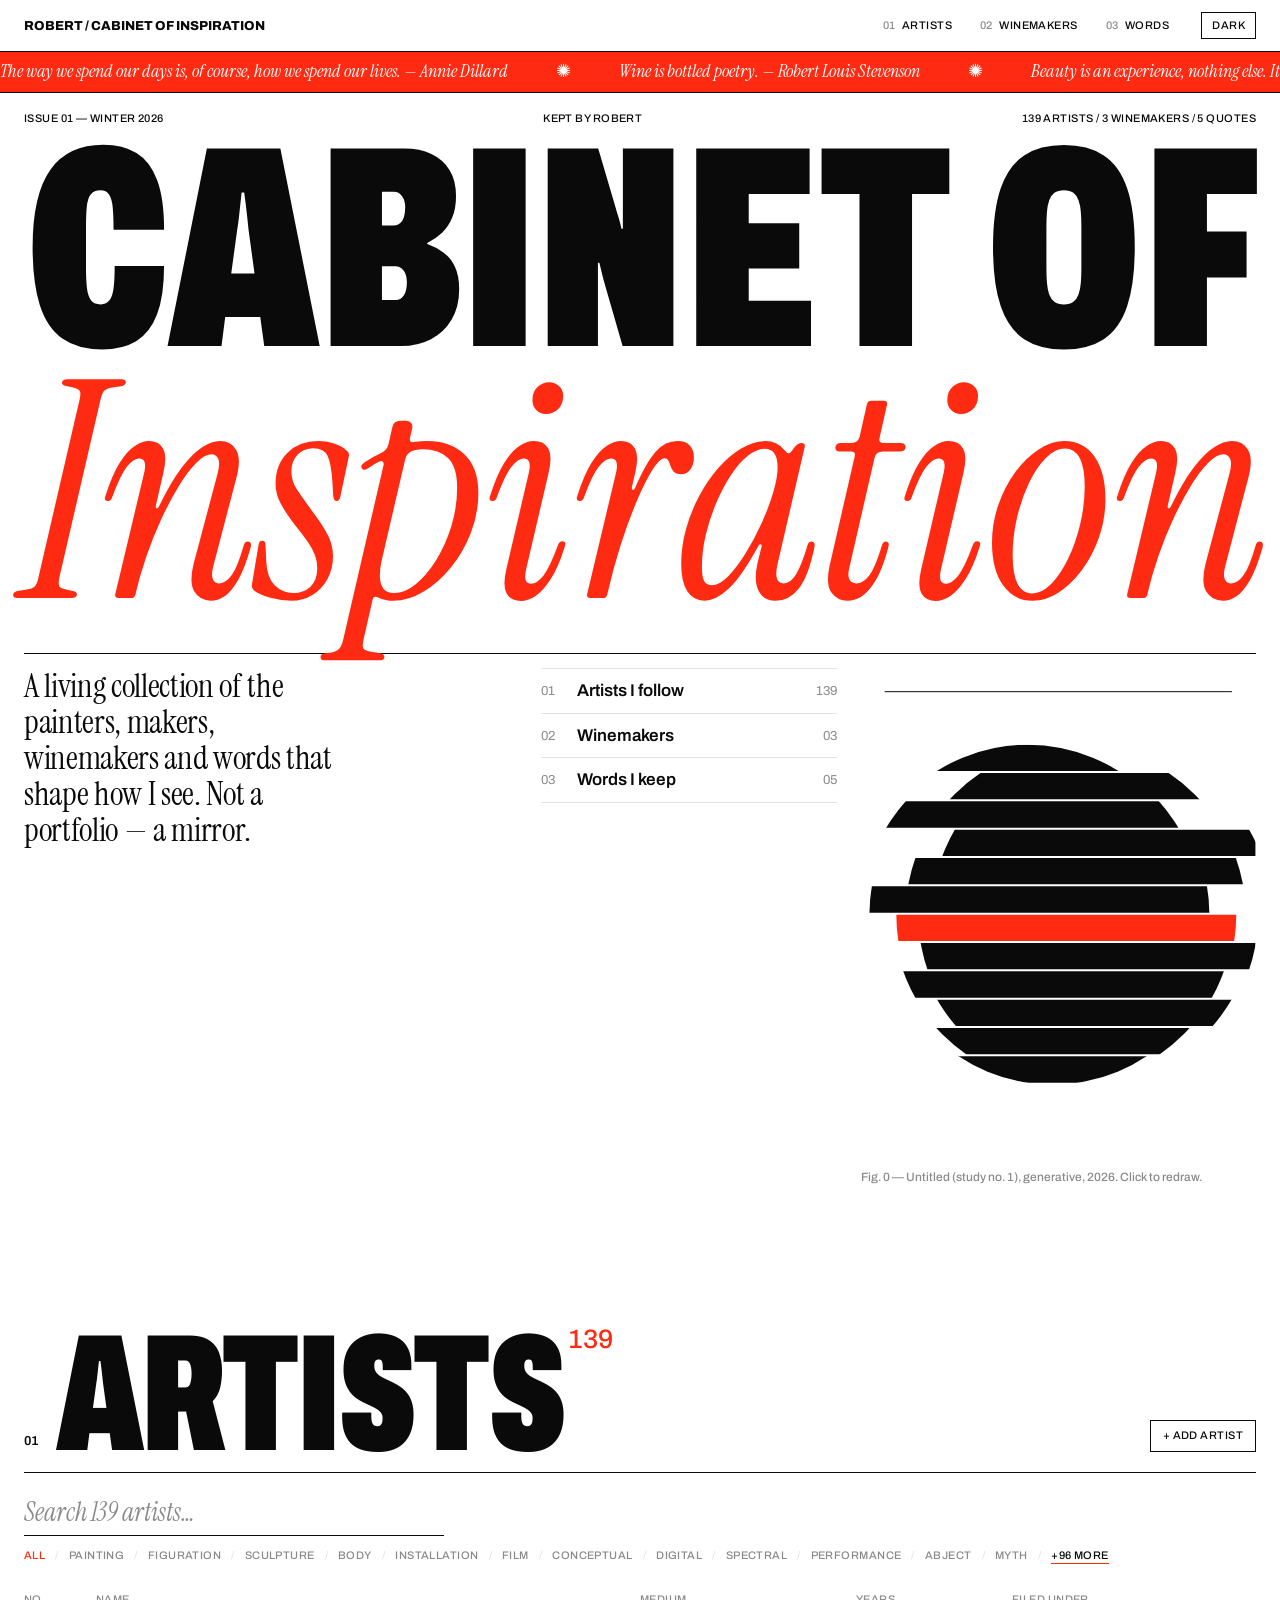
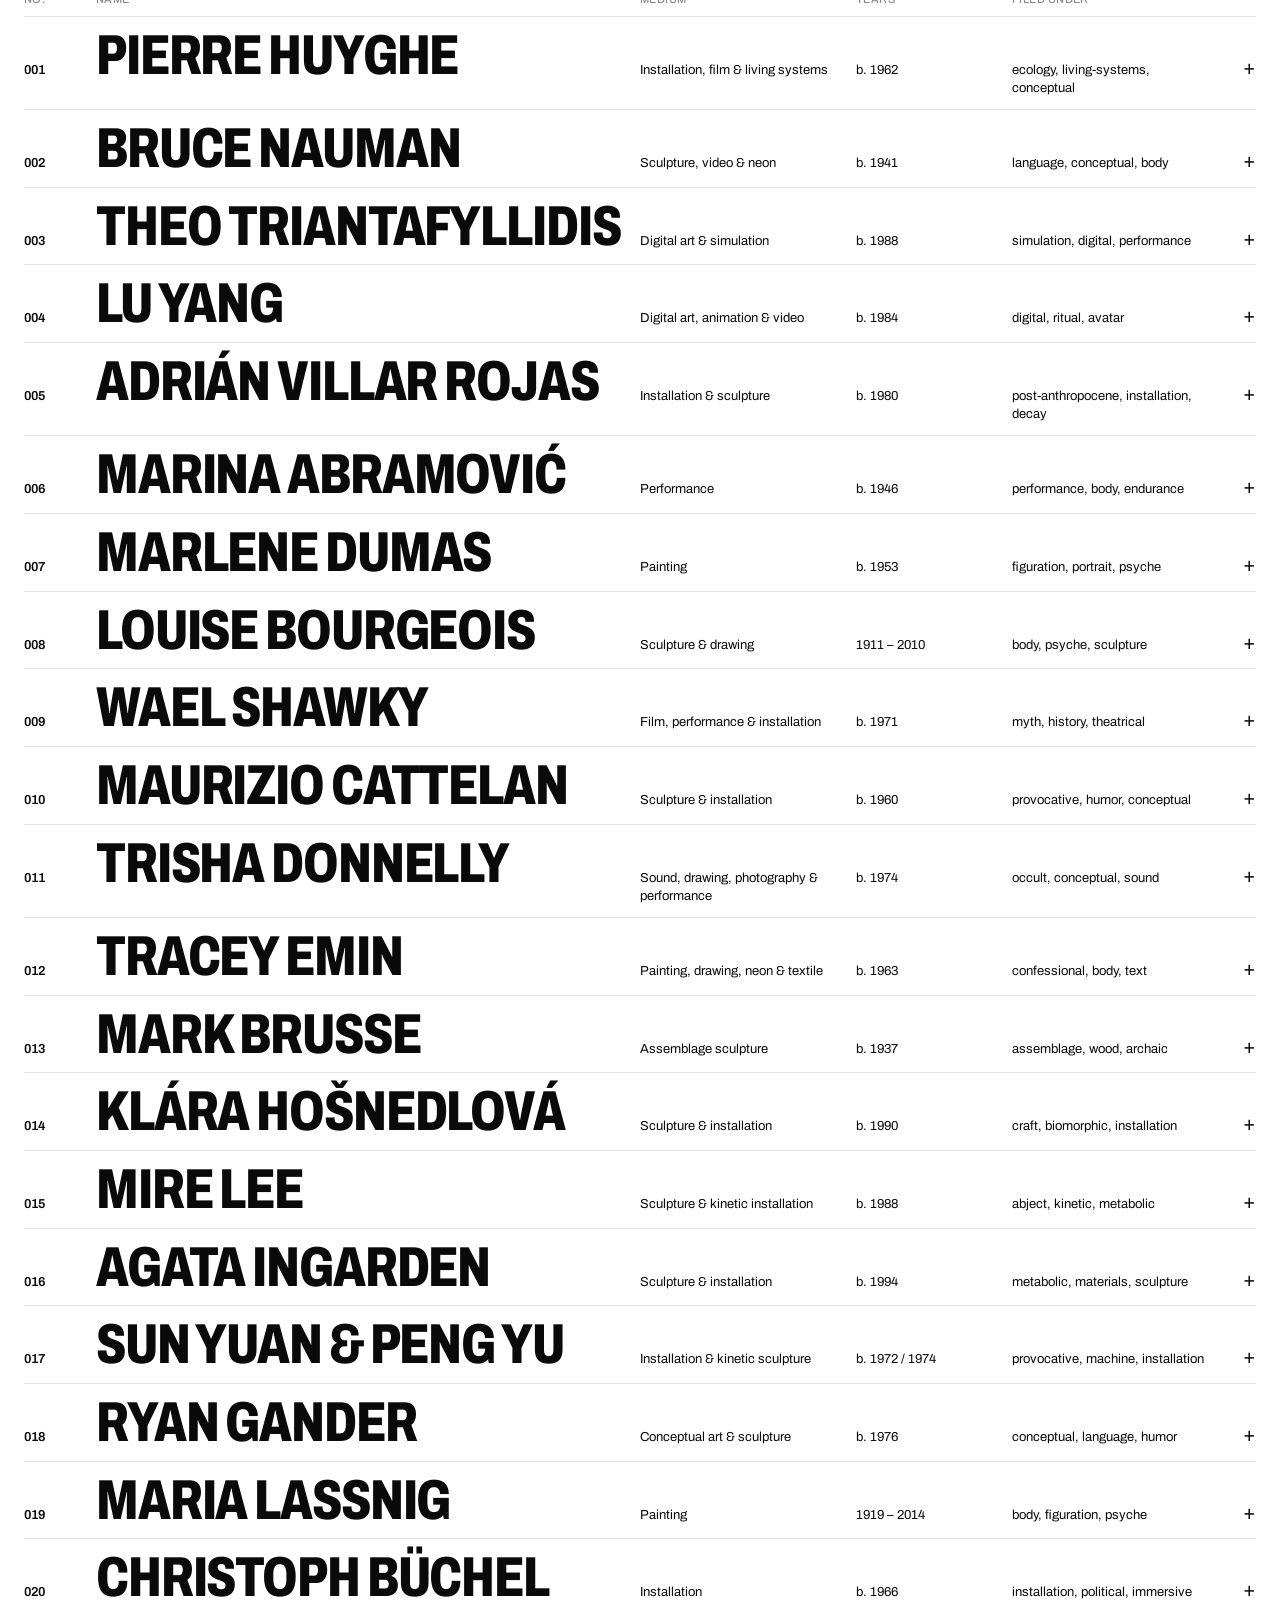
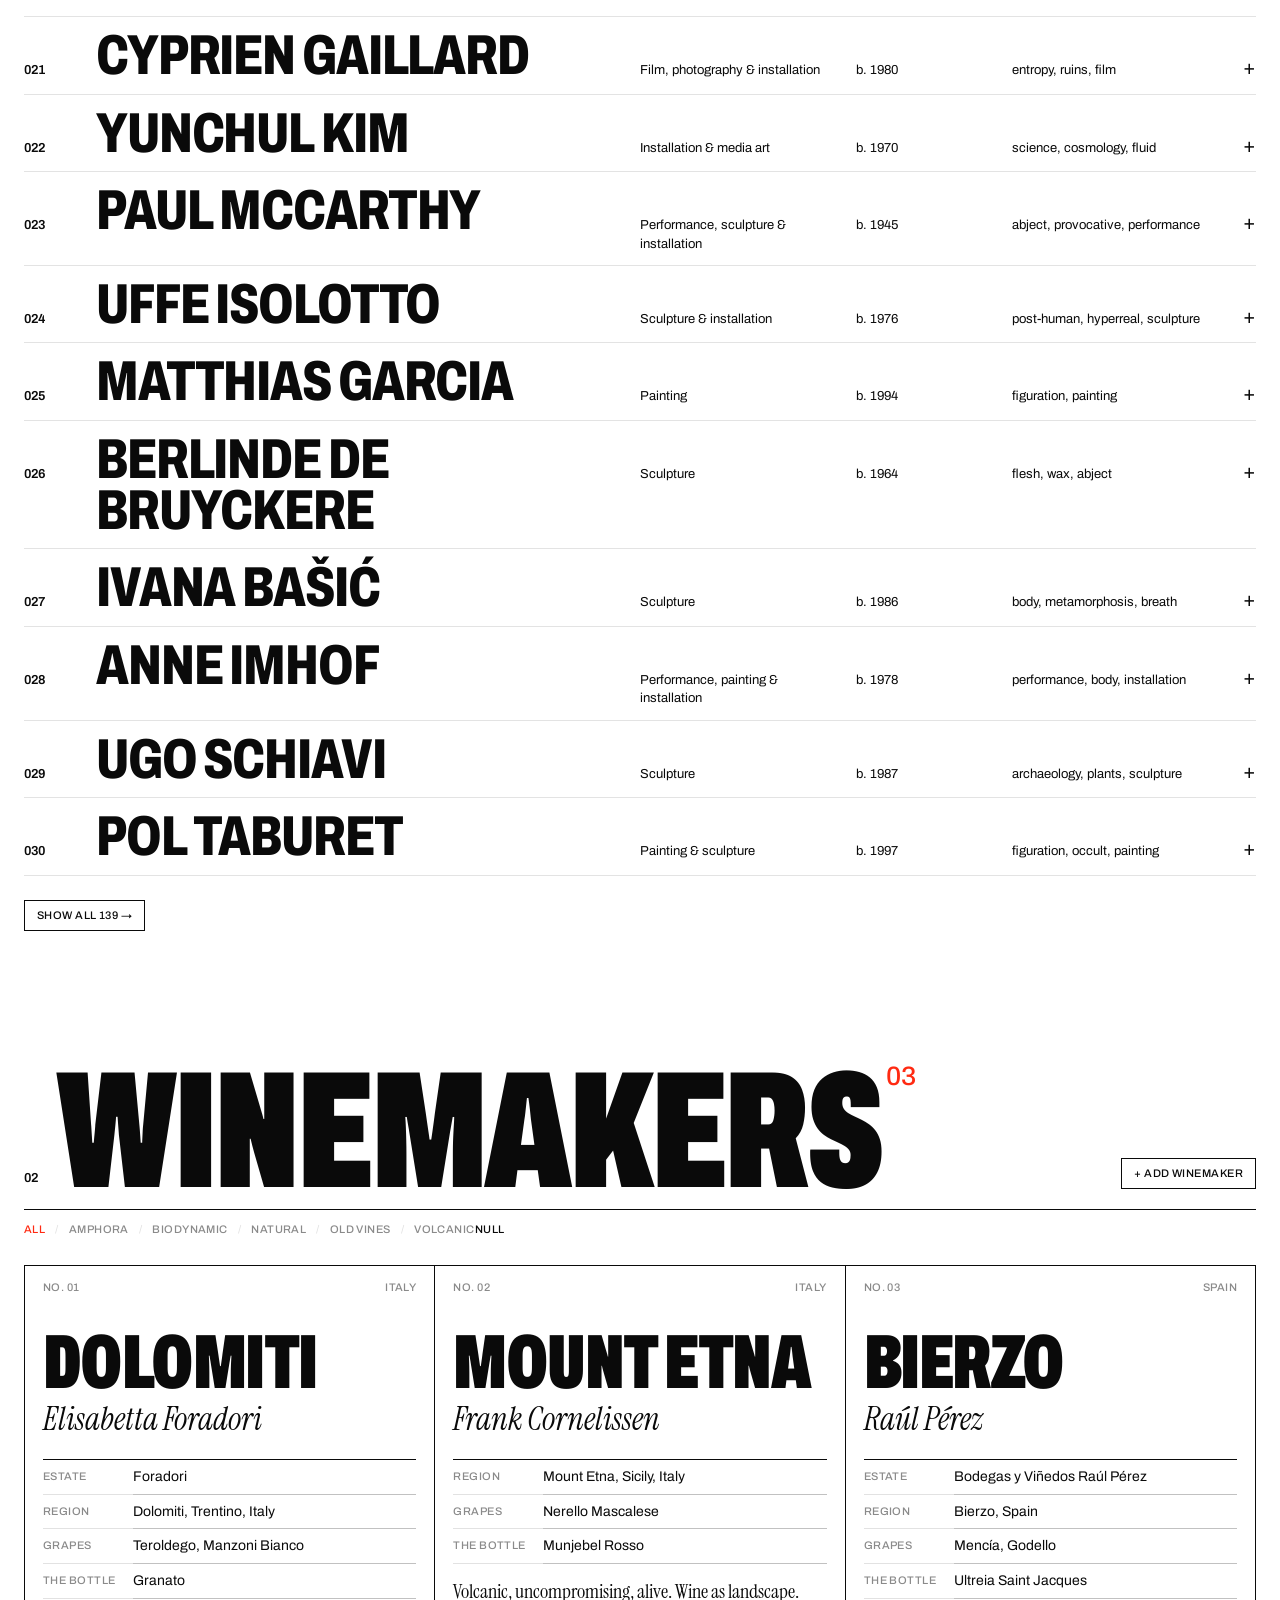
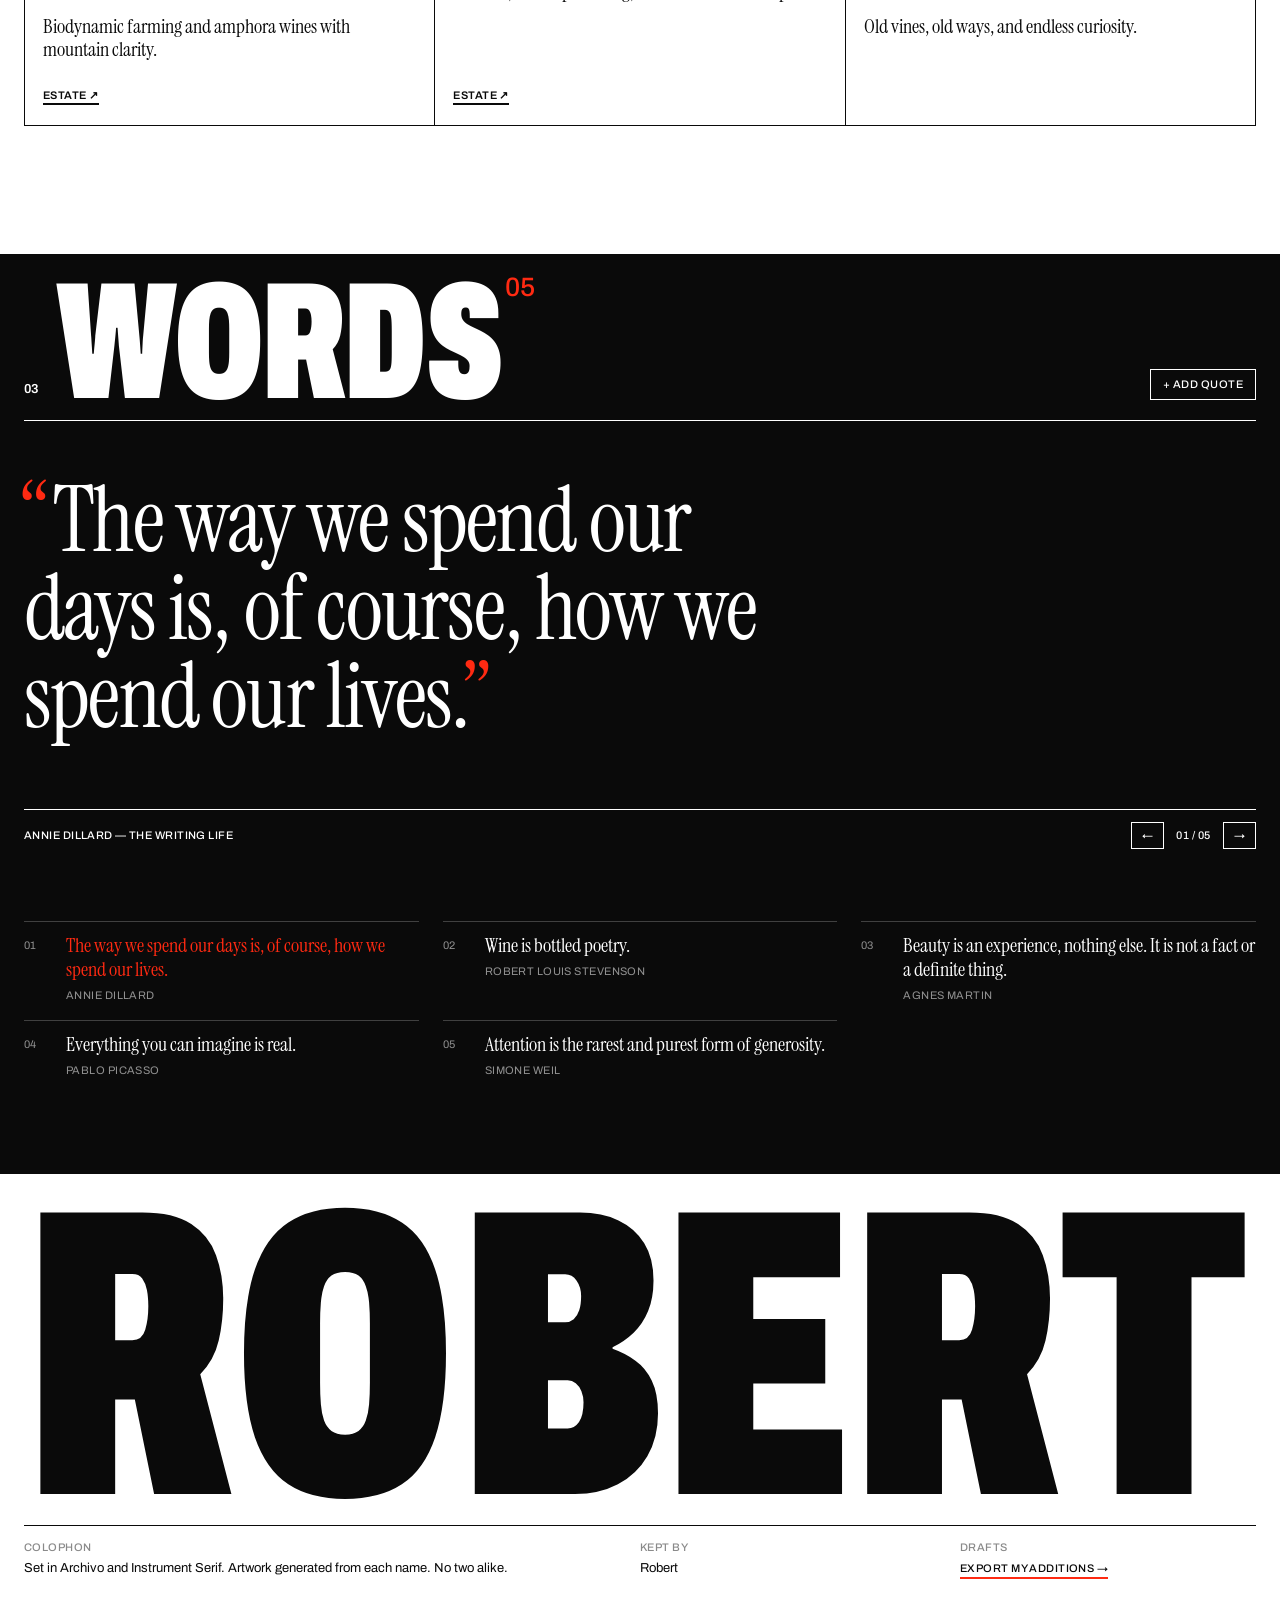
==== commit 0a5ebce9: "Add full artist list (139) with search, tag limits and paging - Replace starter artists with the rea" ====
--- a/index.html
+++ b/index.html
@@ -51,6 +51,10 @@
         <h2 id="artists-h">Artists<sup data-count="artists"></sup></h2>
         <button class="add-btn" data-add="artists">+ Add artist</button>
       </header>
+      <div class="tools">
+        <input class="search" type="search" data-search="artists" aria-label="Search artists" />
+        <span class="status" data-status="artists"></span>
+      </div>
       <div class="filters" data-chips="artists"></div>
       <div class="index-head" aria-hidden="true">
         <span>No.</span><span>Name</span><span>Medium</span><span>Years</span><span>Filed under</span>
--- a/styles.css
+++ b/styles.css
@@ -228,6 +228,30 @@
 .filters button:not(:last-child)::after { content: "/"; margin: 0 10px; color: var(--hair); }
 .filters button:hover { color: var(--ink); }
 .filters button[aria-pressed="true"] { color: var(--signal); }
+
+.filters .more { color: var(--ink); border-bottom: 1px solid var(--signal); }
+
+.tools { display: flex; align-items: baseline; gap: 16px; padding-top: 16px; }
+.search {
+  flex: 0 1 420px;
+  min-width: 0;
+  padding: 6px 0;
+  font-family: var(--serif);
+  font-style: italic;
+  font-size: 26px;
+  color: var(--ink);
+  background: transparent;
+  border: 0;
+  border-bottom: 1px solid var(--rule);
+  border-radius: 0;
+}
+.search::placeholder { color: var(--grey); }
+.search:focus { outline: none; border-bottom: 2px solid var(--signal); }
+.status { font-size: 11px; font-weight: 500; letter-spacing: 0.04em; text-transform: uppercase; color: var(--signal); }
+
+.show-all { list-style: none; padding: 24px 0 0; }
+.why.pending { color: var(--grey); font-style: italic; }
+.row-detail .art-frame { min-height: 1px; overflow: hidden; }
 
 /* ── Artists: index list ─────────────────────────────────── */
 .index-head, .row-main {
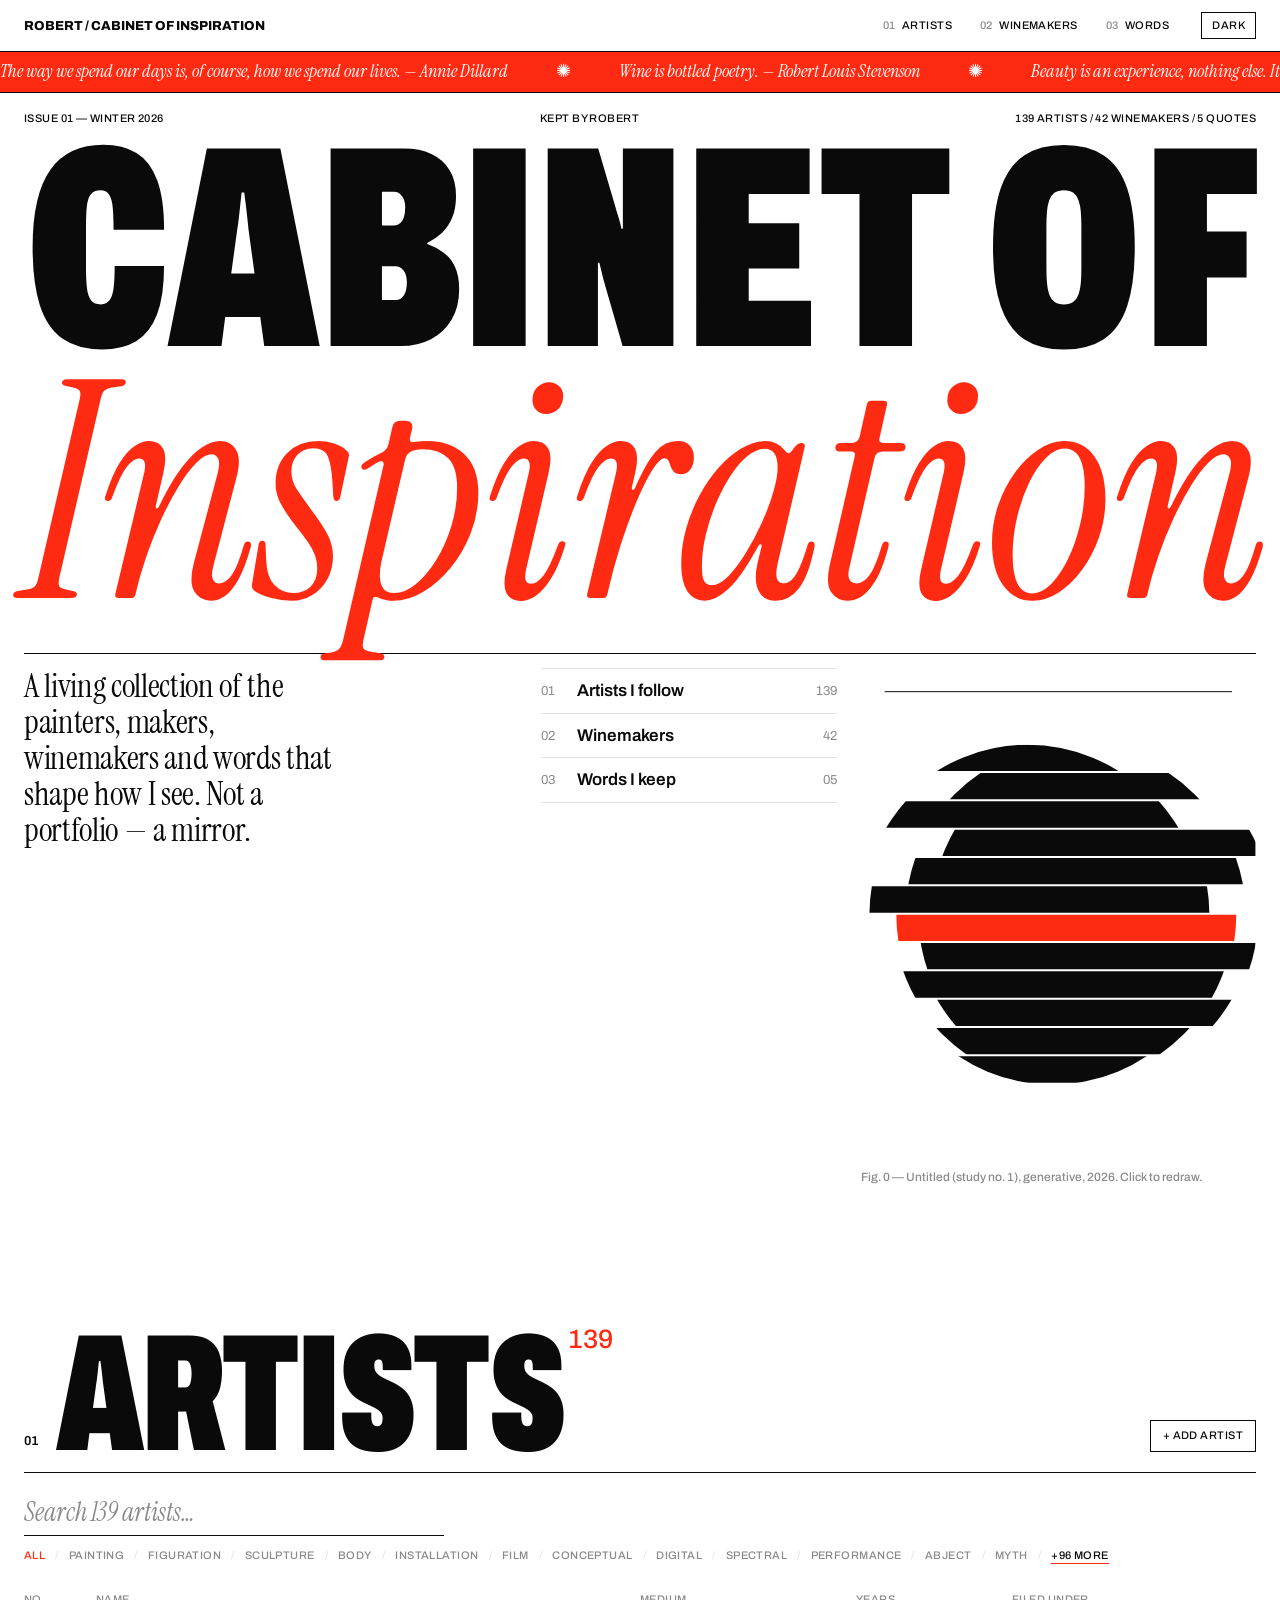
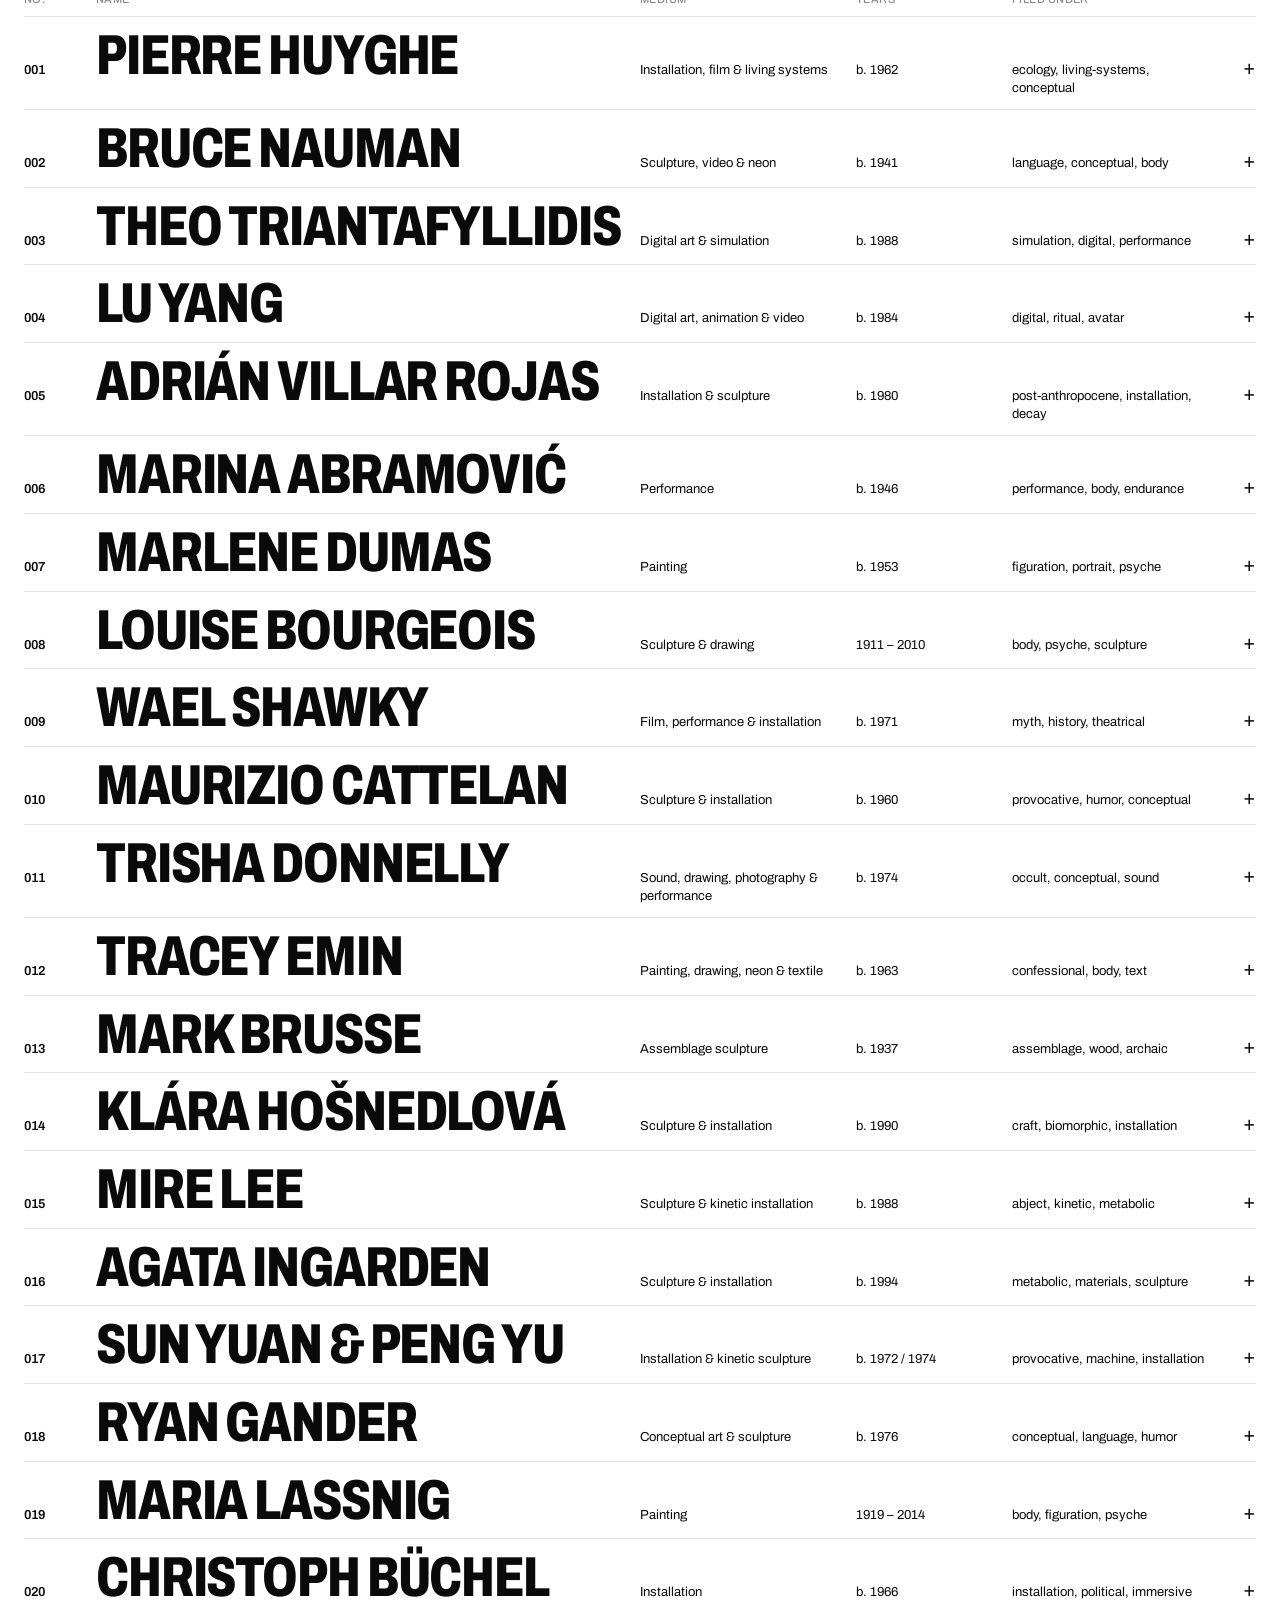
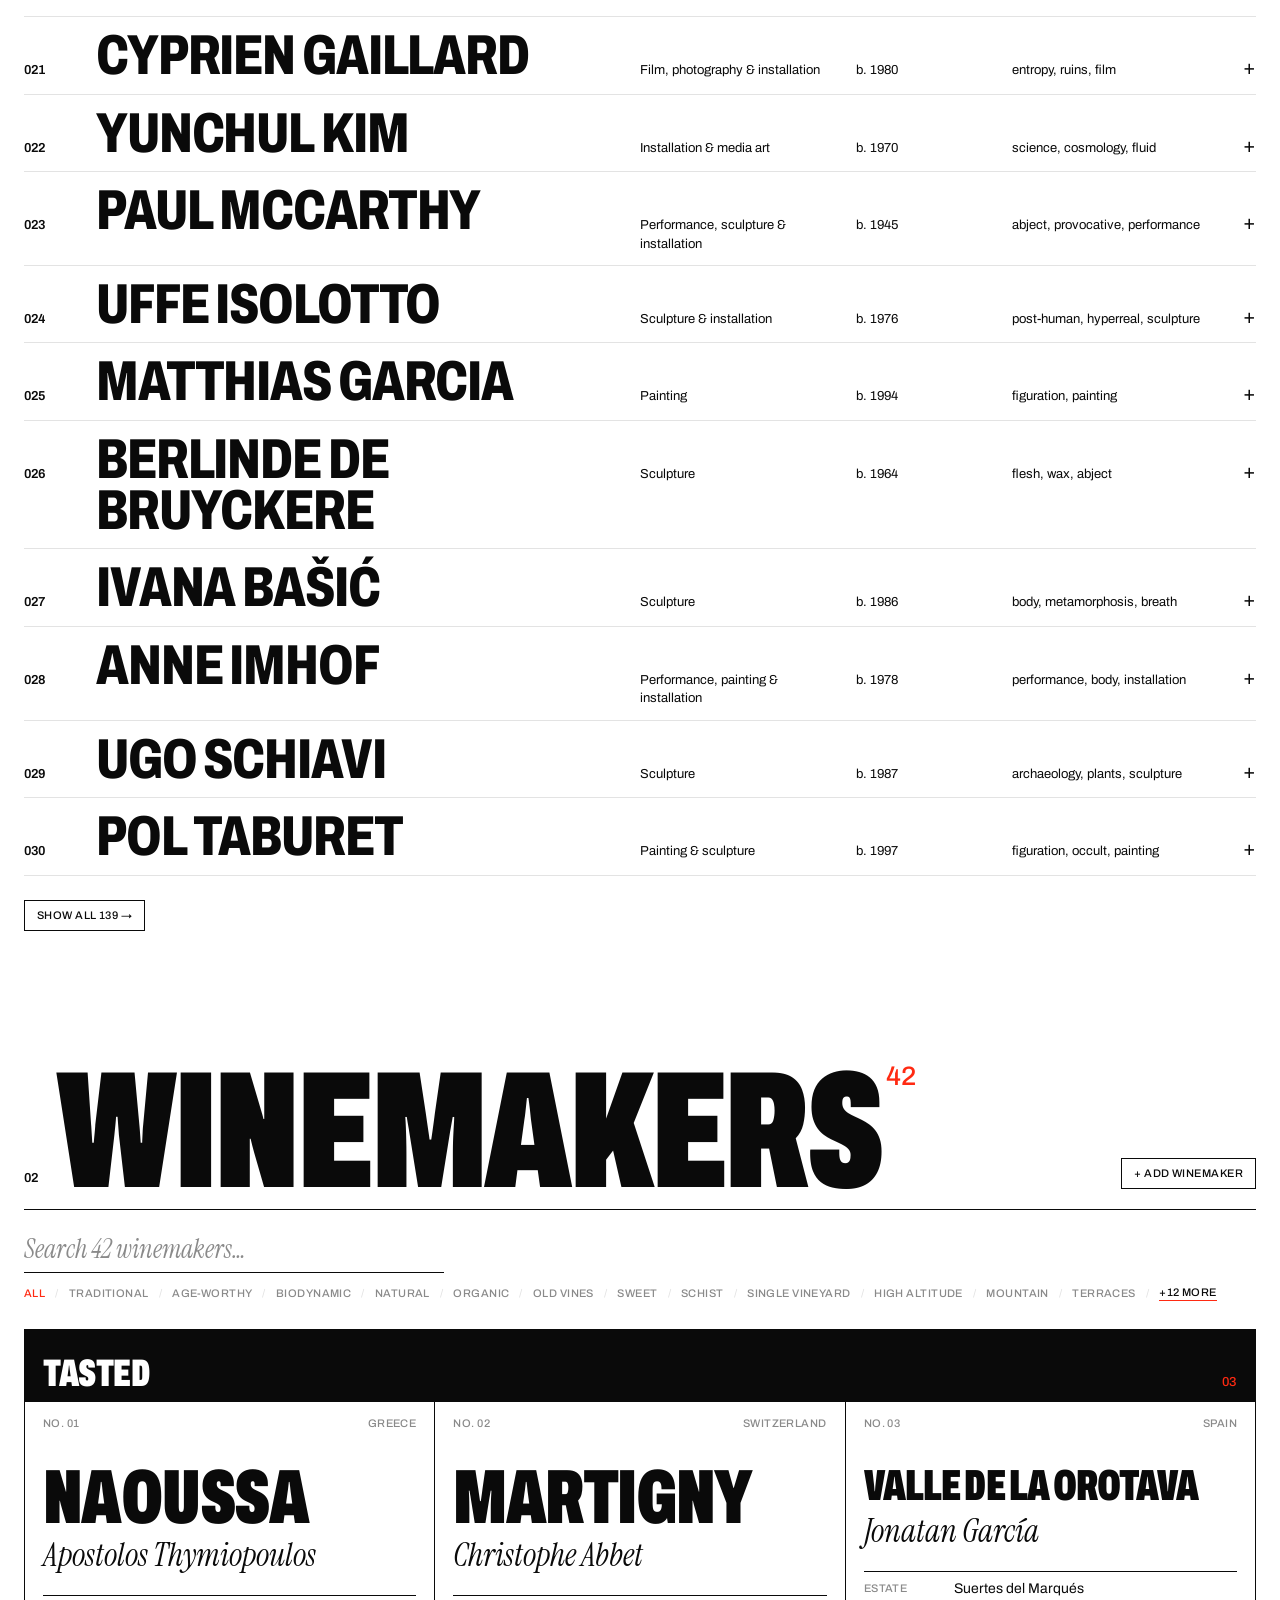
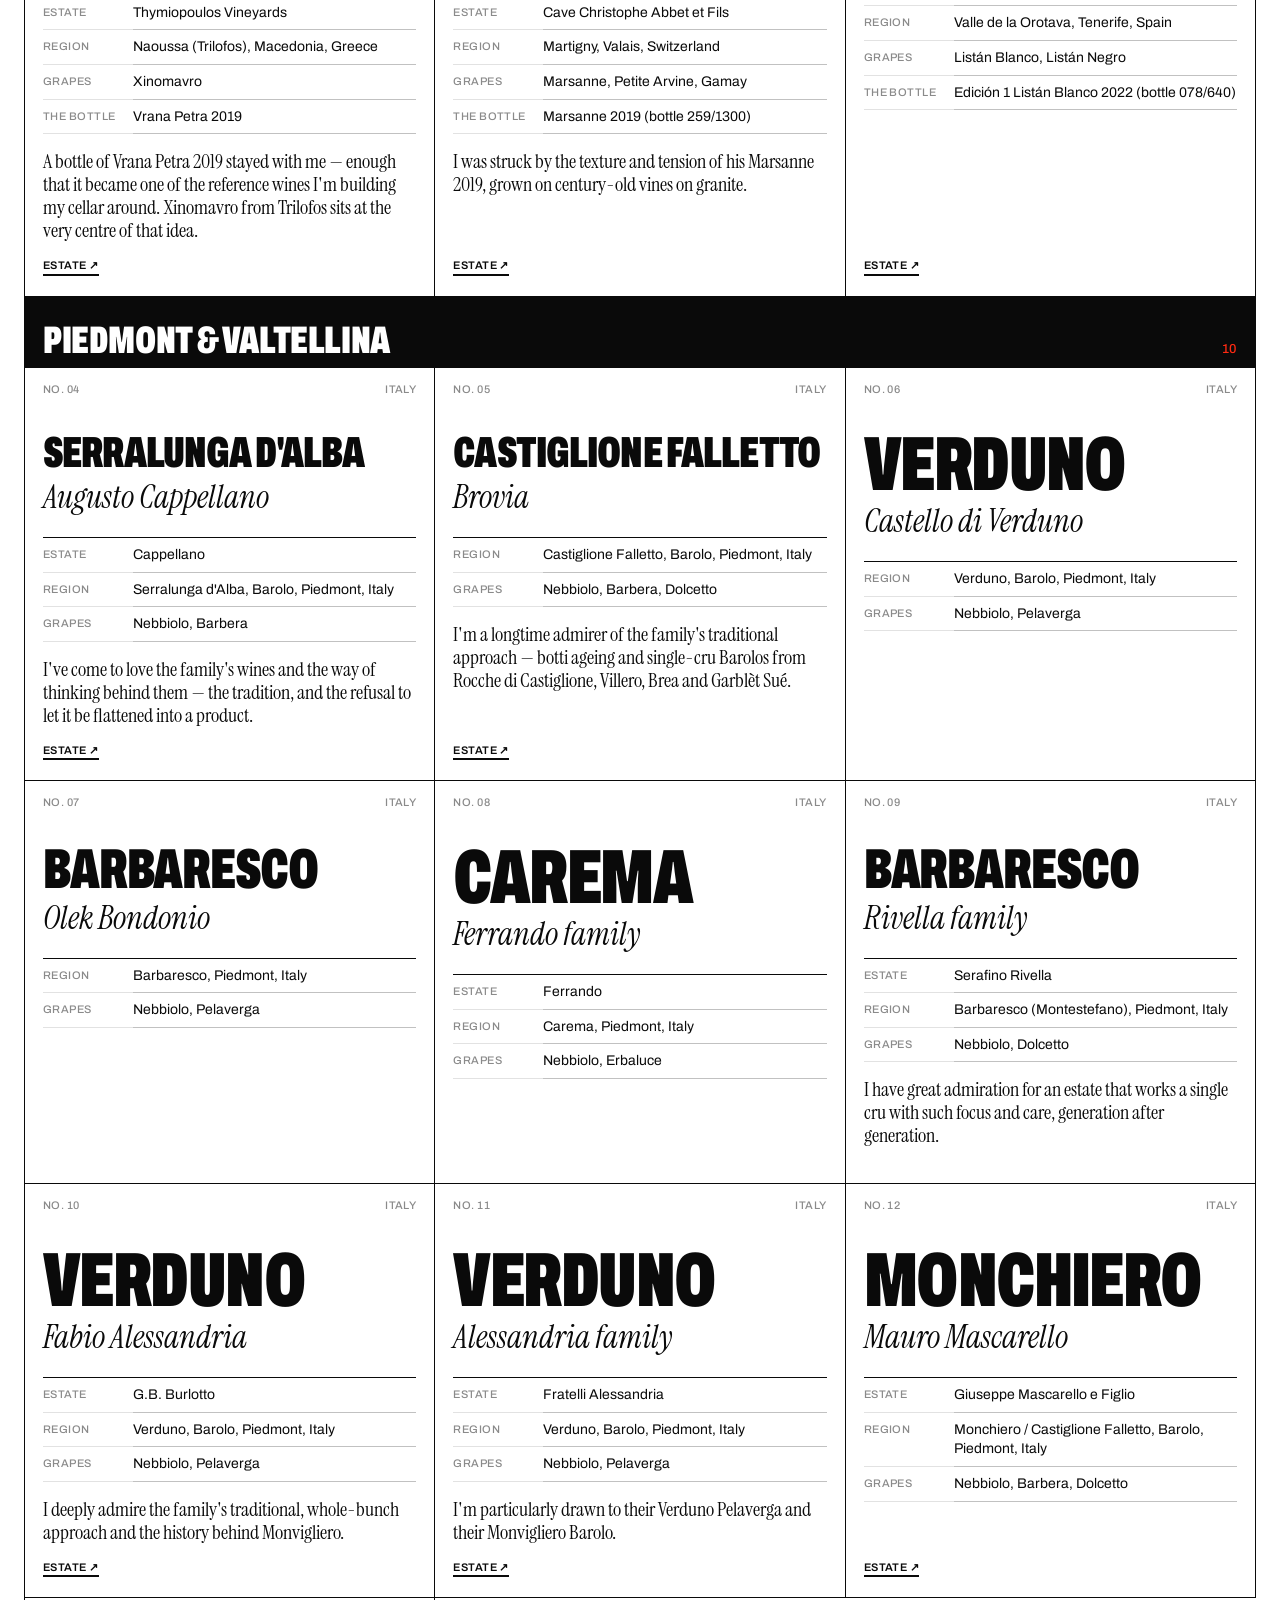
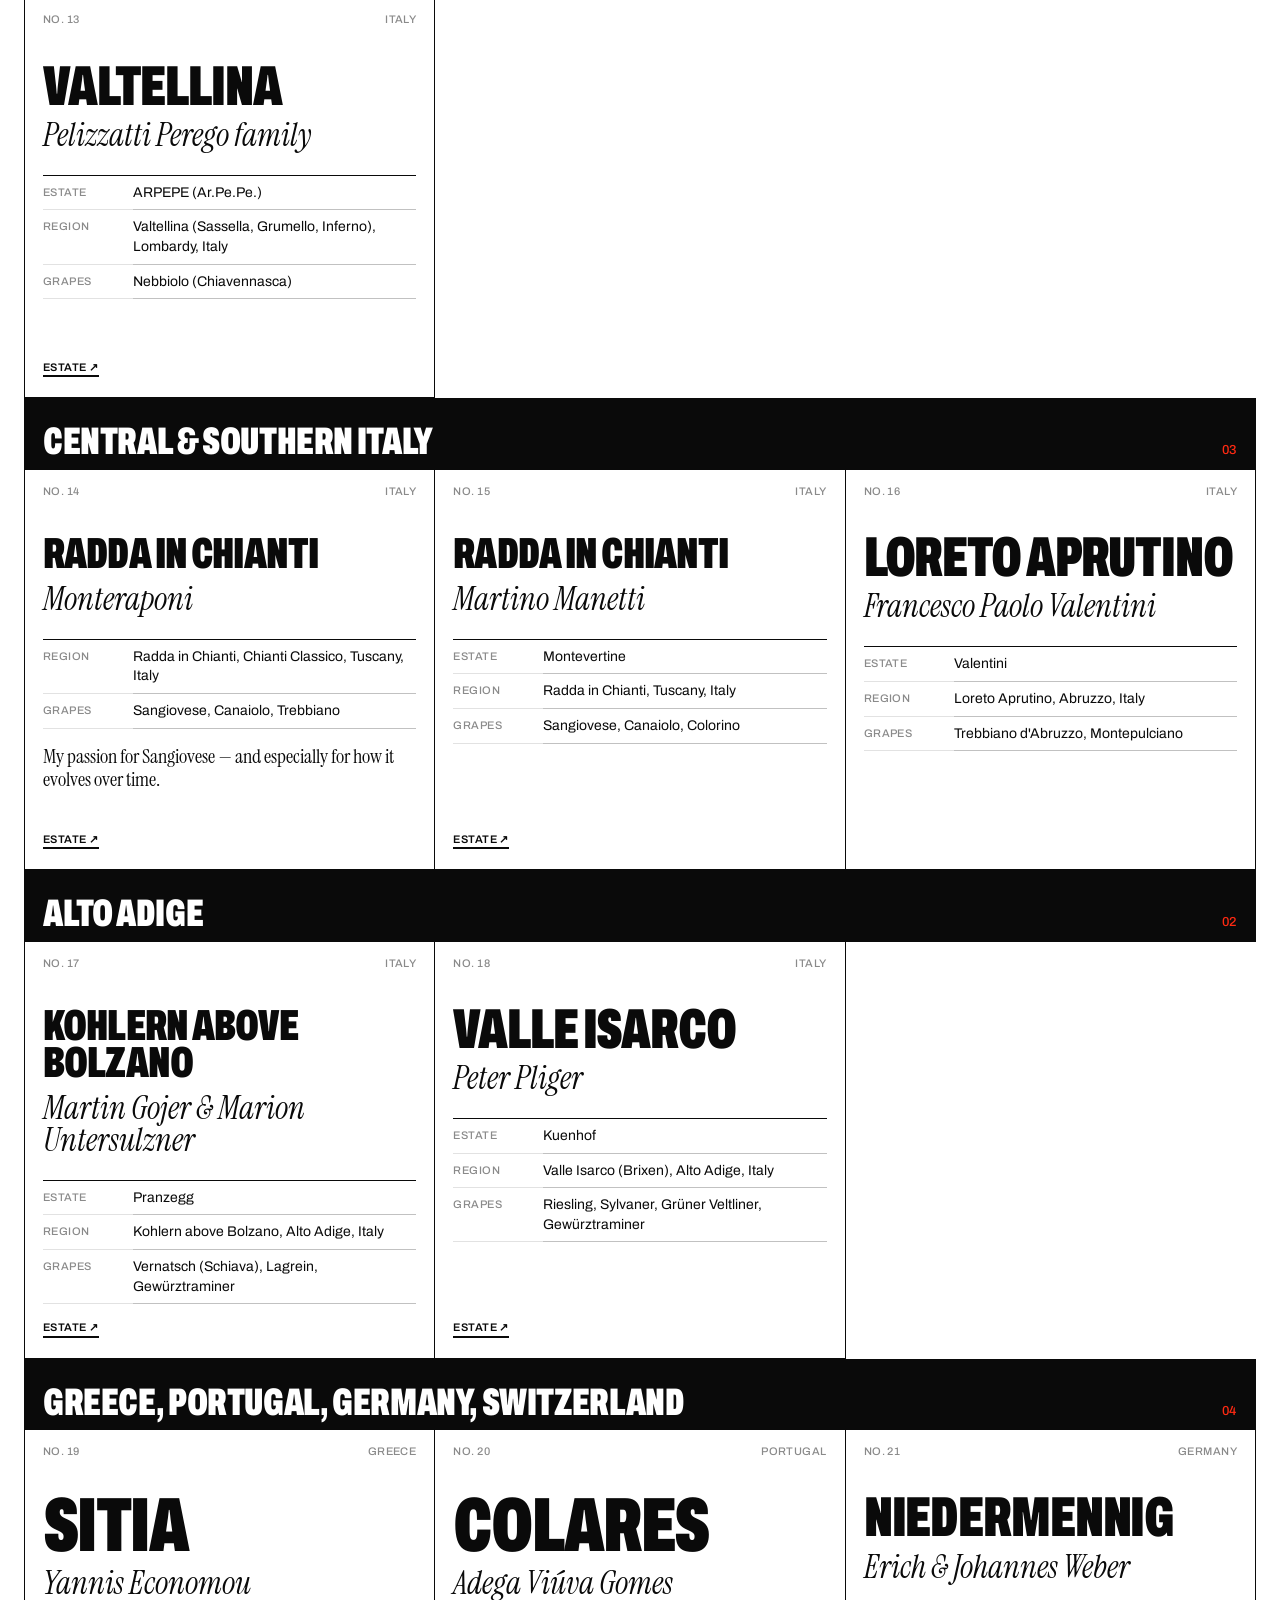
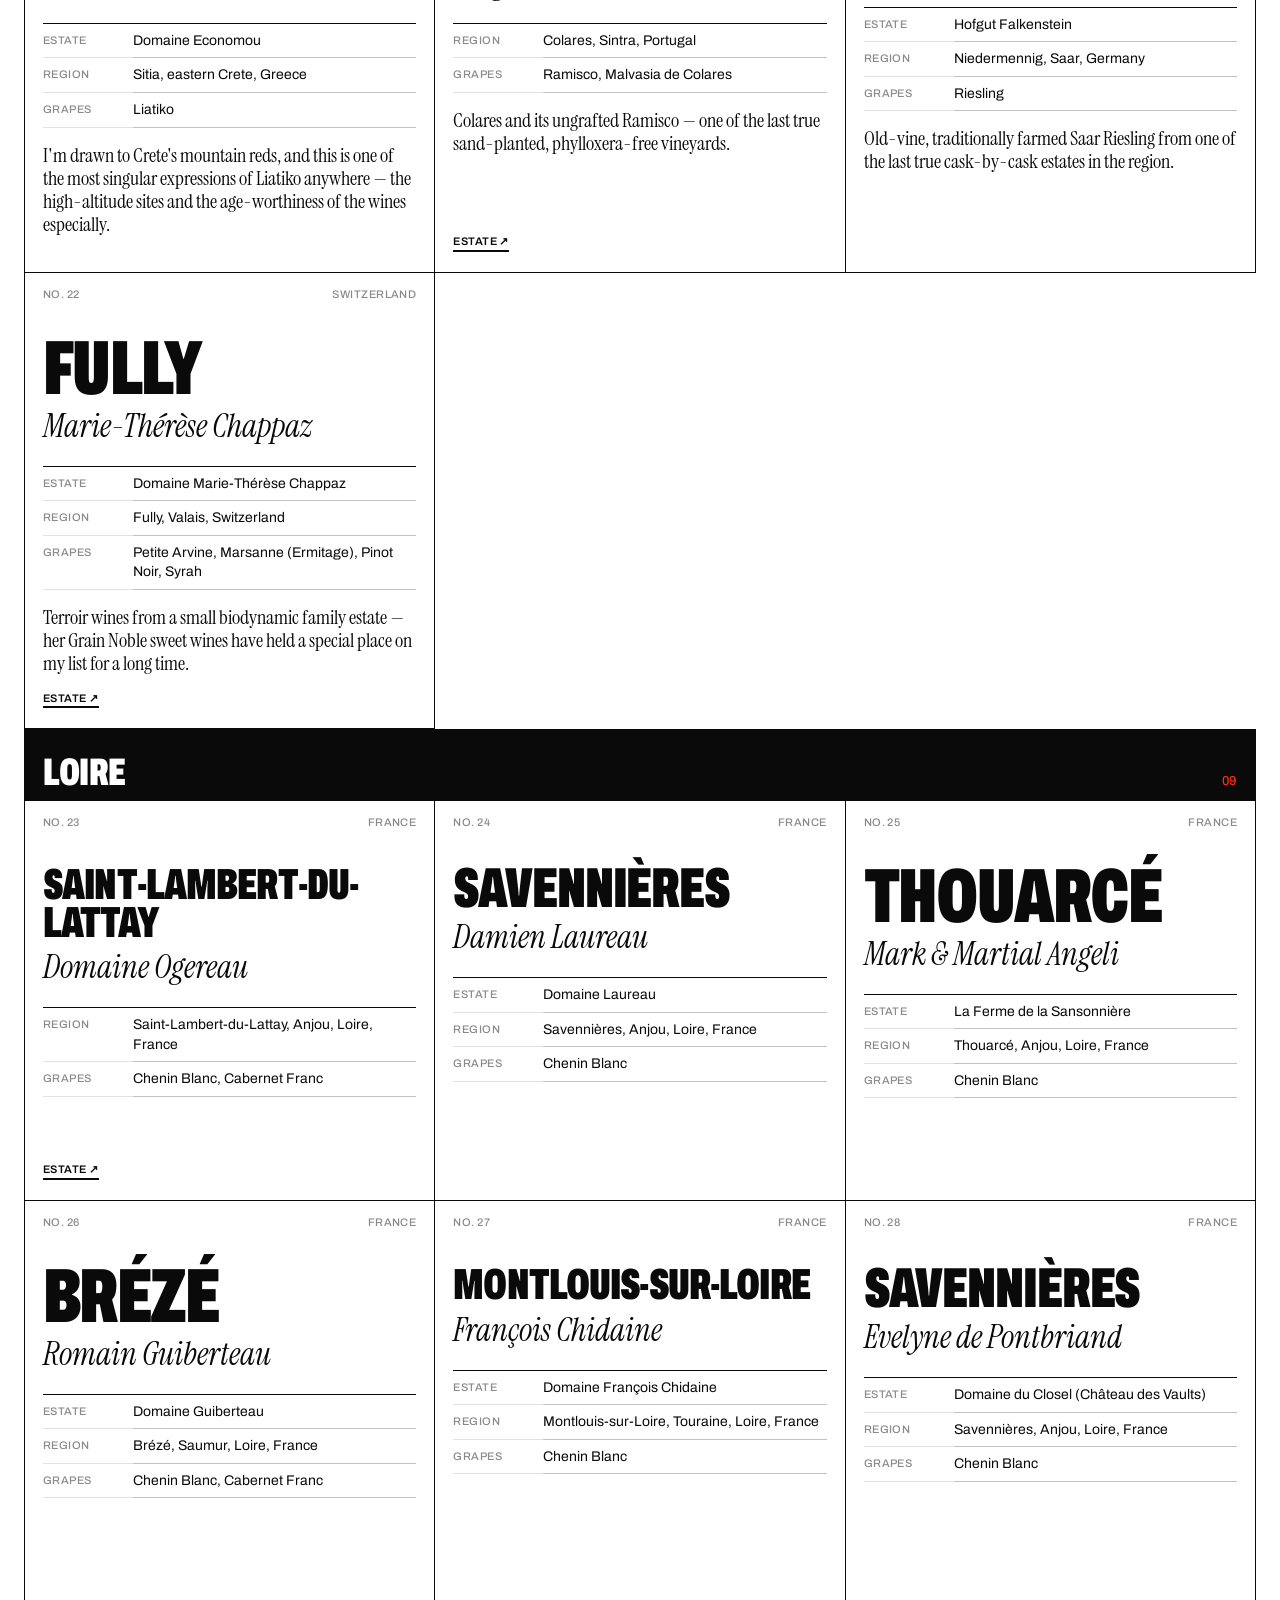
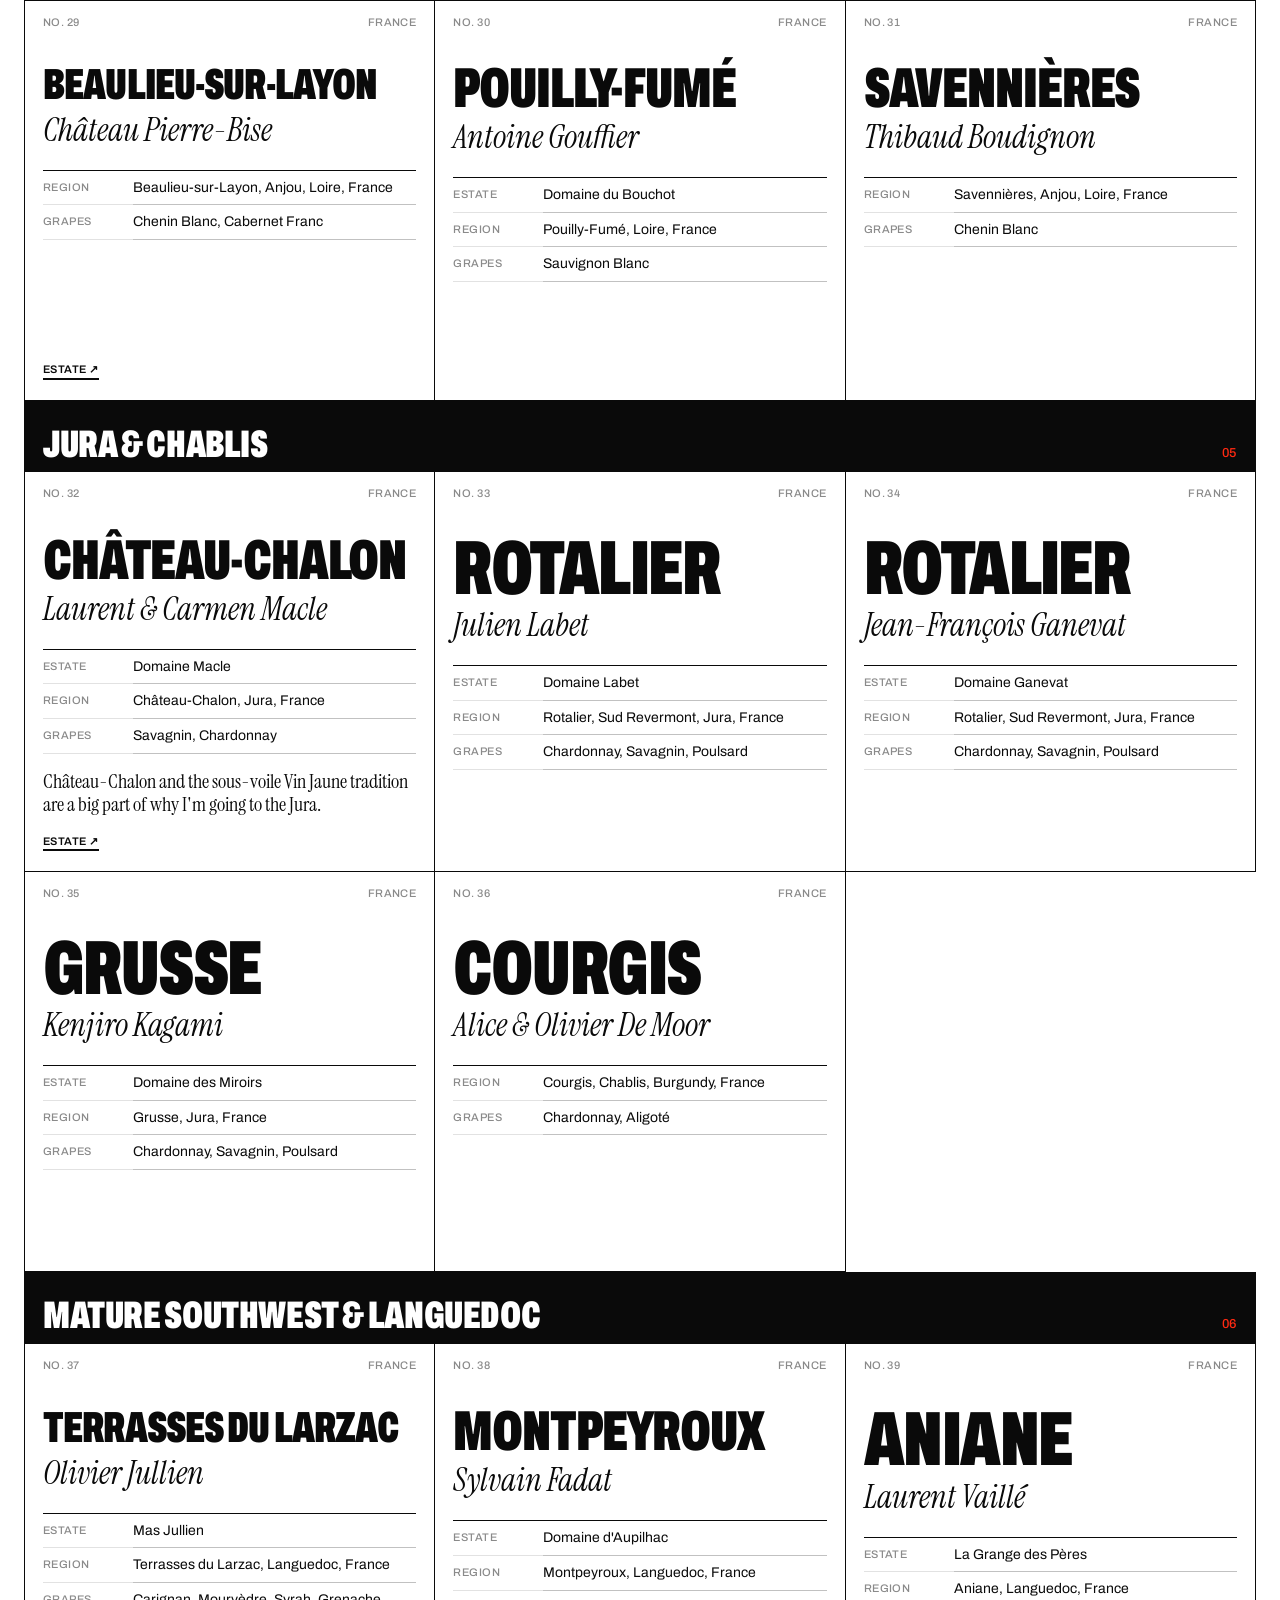
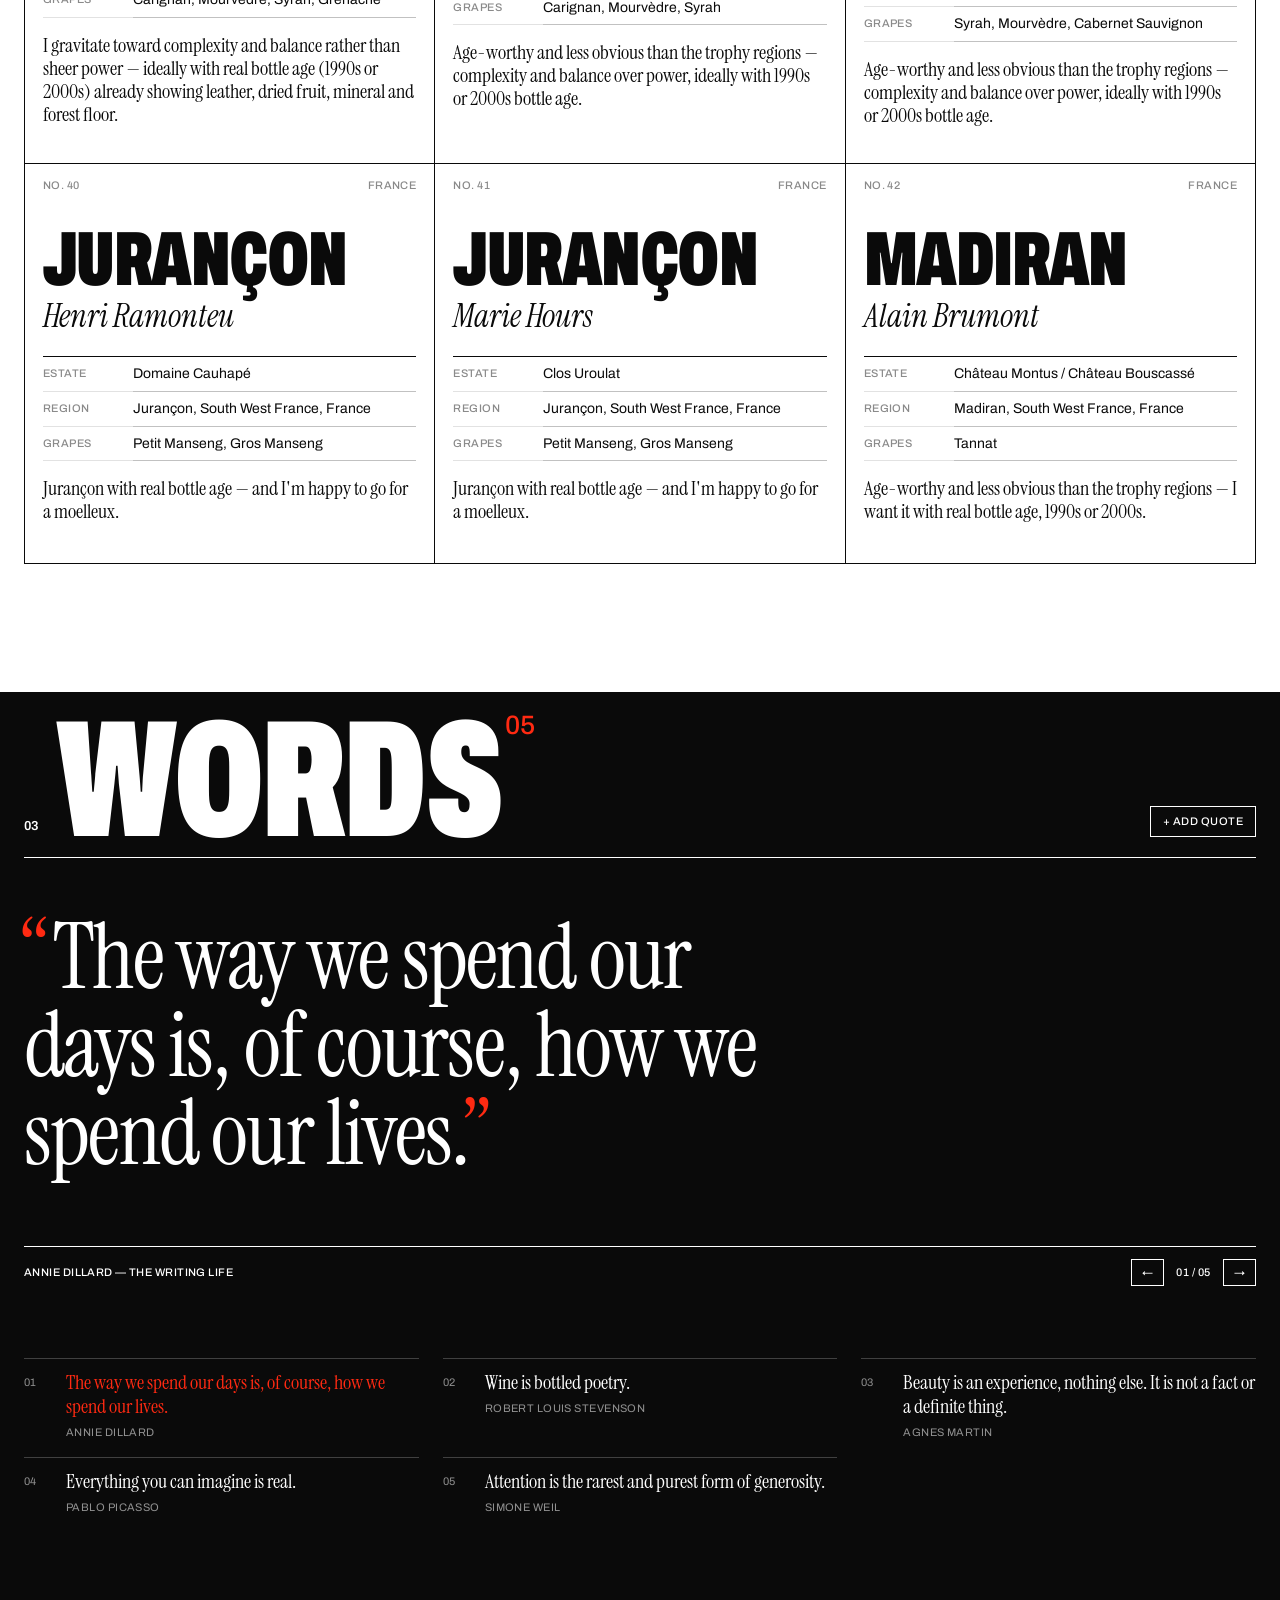
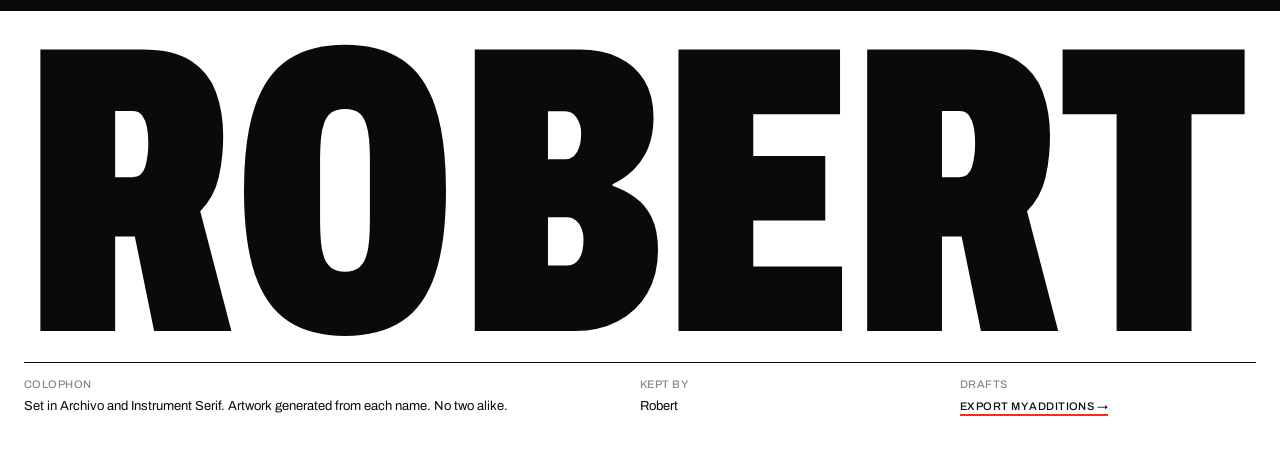
==== commit b1859e1a: "Add real winemaker list (42), grouped by region - Replace starter winemakers; each entry carries a g" ====
--- a/index.html
+++ b/index.html
@@ -68,6 +68,10 @@
         <h2 id="winemakers-h">Winemakers<sup data-count="winemakers"></sup></h2>
         <button class="add-btn" data-add="winemakers">+ Add winemaker</button>
       </header>
+      <div class="tools">
+        <input class="search" type="search" data-search="winemakers" aria-label="Search winemakers" />
+        <span class="status" data-status="winemakers"></span>
+      </div>
       <div class="filters" data-chips="winemakers"></div>
       <div class="cellar" data-list="winemakers"></div>
     </section>
--- a/styles.css
+++ b/styles.css
@@ -191,7 +191,6 @@
 .section h2 {
   margin: 0;
   font-size: clamp(56px, 13vw, 200px);
-  overflow-wrap: anywhere;
   font-weight: 900;
   font-stretch: 62%;
   line-height: 0.78;
@@ -347,9 +346,28 @@
   padding: 14px 18px 20px;
   display: flex;
   flex-direction: column;
-  min-height: 460px;
+  min-height: 400px;
   transition: background 0.2s, color 0.2s;
 }
+.group-head {
+  grid-column: 1 / -1;
+  display: flex;
+  justify-content: space-between;
+  align-items: baseline;
+  gap: 16px;
+  padding: 26px 18px 10px;
+  border-right: 1px solid var(--rule);
+  border-bottom: 1px solid var(--rule);
+  background: var(--ink);
+  color: var(--paper);
+  font-size: clamp(28px, 3vw, 44px);
+  font-weight: 900;
+  font-stretch: 62%;
+  line-height: 0.9;
+  text-transform: uppercase;
+  letter-spacing: -0.01em;
+}
+.group-head .gc { font-size: 13px; font-weight: 500; font-stretch: 100%; color: var(--signal); letter-spacing: 0.04em; }
 .bottle:hover { background: var(--signal); color: var(--on-signal); }
 .bottle:hover .spec dt, .bottle:hover .bottle-top, .bottle:hover .grey { color: inherit; opacity: 0.75; }
 .bottle-top { display: flex; justify-content: space-between; color: var(--grey); }
@@ -361,8 +379,9 @@
   line-height: 0.8;
   letter-spacing: -0.02em;
   text-transform: uppercase;
-  overflow-wrap: anywhere;
-}
+}
+.bottle .place.long { font-size: clamp(44px, 4.4vw, 68px); }
+.bottle .place.longest { font-size: clamp(36px, 3.4vw, 52px); line-height: 0.86; }
 .bottle h3 {
   margin: 10px 0 0;
   font-family: var(--serif);
@@ -572,7 +591,7 @@
   .row-detail > .spacer { display: none; }
   .row-detail .art-frame { max-width: 240px; }
   .bottle { min-height: 0; }
-  .cellar { grid-template-columns: 1fr; }
+  .cellar { grid-template-columns: minmax(0, 1fr); }
   .colophon-cols { grid-template-columns: 1fr; }
   .stage { min-height: 0; }
 }
